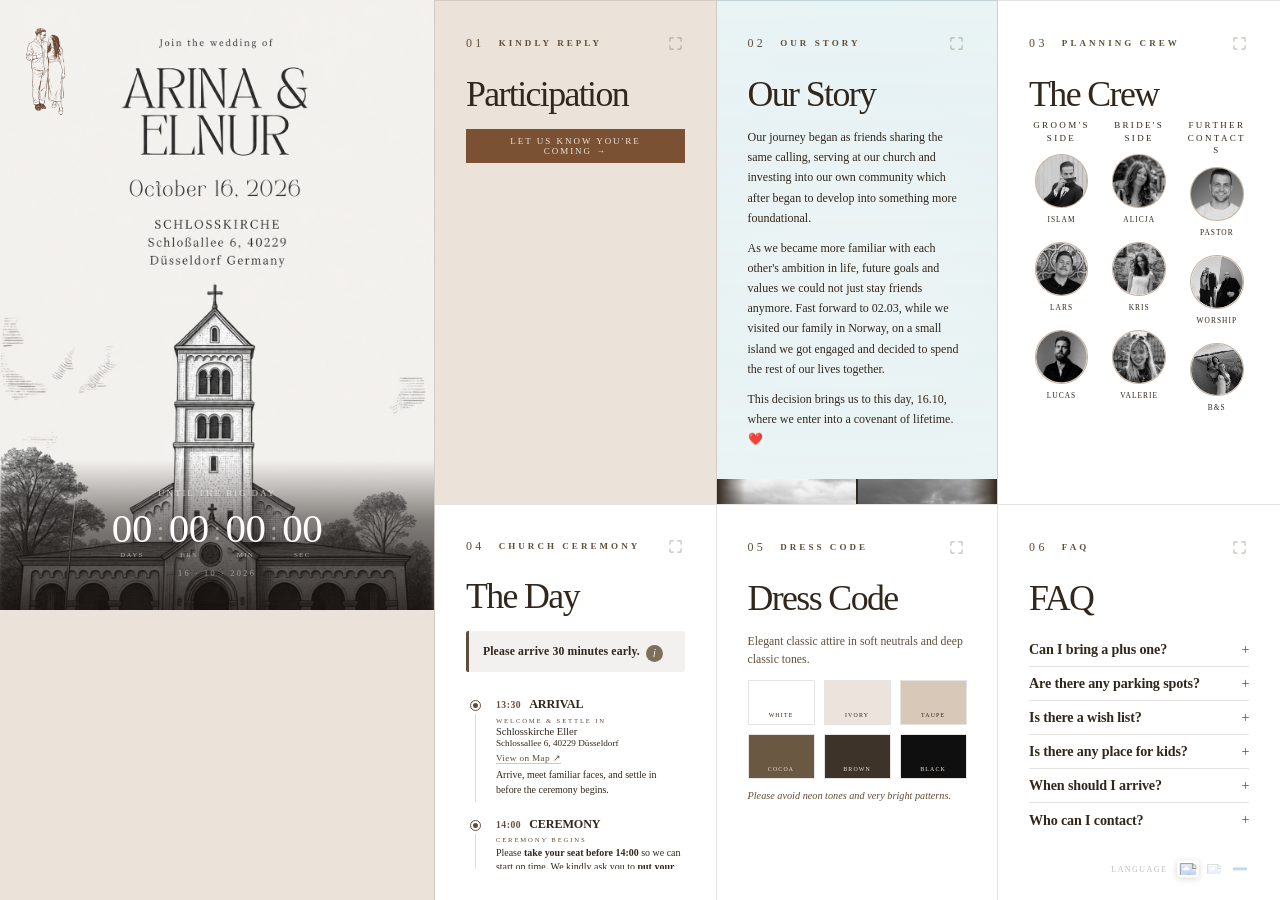
==== index.html @ 67082c3f "Add files via upload" ====
<!DOCTYPE html>
<html lang="en">
<head>
  <meta charset="UTF-8" />
  <meta name="viewport" content="width=device-width, initial-scale=1.0" />

  <title>Arina &amp; Elnur — Wedding Invitation</title>

  <!-- Canonical -->
  <link rel="canonical" href="https://arinaelnur.de/" />

  <!-- Open Graph / WhatsApp -->
  <meta property="og:title" content="Arina &amp; Elnur invite you to their Wedding" />
  <meta property="og:description" content="We are getting married on 16.10.2026 and would love to see you are our wedding ceremony! Let us know if you can make it by 18.09.2026 💛" />
  <meta property="og:image" content="https://arinaelnur.de/img/us2.jpg" />
  <meta property="og:image:secure_url" content="https://arinaelnur.de/img/us2.jpg" />
  <meta property="og:image:type" content="image/jpeg" />
  <meta property="og:image:width" content="1200" />
  <meta property="og:image:height" content="630" />
  <meta property="og:url" content="https://arinaelnur.de/" />
  <meta property="og:type" content="website" />
  <meta property="og:site_name" content="Arina &amp; Elnur Wedding" />

  <!-- Twitter -->
  <meta name="twitter:card" content="summary_large_image" />
  <meta name="twitter:title" content="Arina &amp; Elnur invite you to their Wedding" />
  <meta name="twitter:description" content="Remember our save the date? The invite is finally here — and yes, it's digital 😉 We're getting married on 16 October 2026, hope to see you there! Let us know if you can make it by 18.09.2026 💛" />
  <meta name="twitter:image" content="https://arinaelnur.de/img/photo2.jpg" />

  <!-- Styles -->
  <link rel="stylesheet" href="styles.css?v=10" />

  <!-- i18n: must load before script.js -->
  <script src="i18n.js?v=10"></script>

  <!-- Google tag (gtag.js) -->
<script async src="https://www.googletagmanager.com/gtag/js?id=G-V0ZKG9Z6BG"></script>
<script>
  window.dataLayer = window.dataLayer || [];
  function gtag(){dataLayer.push(arguments);}
  gtag('js', new Date());

  gtag('config', 'G-V0ZKG9Z6BG');
</script>

  <!-- Cloudflare Web Analytics removed — was triggering Safari's tracking
       protection warning and slow loads. Re-add via Cloudflare dashboard
       (Analytics → Web Analytics) if you want it back later. -->
  <style>
    /* ── Consistent serif font on RSVP form elements only ──────
       Browsers don't inherit font into inputs/selects by default. */
    .rsvp-form input,
    .field-label input,
    .rsvp-form select,
    .rsvp-form textarea,
    .rsvp-form input::placeholder,
    .rsvp-form textarea::placeholder,
    .rsvp-form label > span,
    .check-row span,
    .kids-cell {
      font-family: WeddingSerif, Georgia, serif;
    }
    /* Force typed text to be clearly legible */
    .rsvp-form input,
    .field-label input,
    .rsvp-form select,
    .rsvp-form textarea {
      color: #1a1210 !important;
    }
    .rsvp-form input::placeholder,
    .field-label input::placeholder,
    .rsvp-form textarea::placeholder {
      opacity: .18;
      font-style: normal;
    }

    /* Personalised RSVP greeting box */
    .rsvp-greeting {
      display: block;
      margin: -6px 0 0;
      padding: 12px 14px;
      background: rgba(49,39,28,.05);
      border-left: 2px solid #624E38;
      font-family: WeddingSerif, Georgia, serif;
      font-size: 11px;
      font-style: normal;
      color: #31271C;
      line-height: 1.6;
      max-width: 100%;
      box-sizing: border-box;
    }
    .rsvp-greeting-name {
      display: block;
      font-size: 13px;
      font-weight: 600;
      letter-spacing: .04em;
      color: #31271C;
      margin-bottom: 6px;
    }
    .rsvp-greeting-sub {
      display: block;
      font-size: 10.5px;
      color: #624E38;
      letter-spacing: .02em;
    }
    .rsvp-seats-saved {
      display: block;
      margin: 0 0 10px;
      font-family: WeddingSerif, Georgia, serif;
      font-size: 10px;
      letter-spacing: .09em;
      text-transform: uppercase;
      color: #624E38;
      opacity: .8;
    }
    .rsvp-countdown {
      display: block;
      margin: 0 0 10px;
      font-family: WeddingSerif, Georgia, serif;
      font-size: 10px;
      letter-spacing: .07em;
      text-transform: uppercase;
      color: rgba(49,39,28,.45);
    }
    .rsvp-deadline {
      display: block;
      margin: 0 0 10px;
      font-family: WeddingSerif, Georgia, serif;
      font-size: 10px;
      letter-spacing: .06em;
      text-transform: uppercase;
      color: #7a5133;
      opacity: .9;
    }

    /* Arrival notice one-liner */
    .arrival-notice {
      display: block !important;
      padding: 10px 14px !important;
      margin-bottom: 16px !important;
    }
    .arrival-notice strong {
      display: block;
      font-family: WeddingSerif, Georgia, serif;
      font-size: clamp(11px,.92vw,13px);
      font-weight: 600;
      color: var(--ink, #31271C);
      letter-spacing: .01em;
    }

    /* Guest attendance checkboxes */
    .guest-checks {
      display: flex;
      flex-direction: column;
      gap: 2px;
      margin-bottom: 6px;
    }
    .guest-check-row {
      display: flex;
      flex-direction: row;
      align-items: center;
      gap: 7px;
      font-family: WeddingSerif, Georgia, serif;
      font-size: clamp(9.5px, .85vw, 12px);
      letter-spacing: .05em;
      text-transform: uppercase;
      color: var(--ink, #31271C);
      cursor: pointer;
    }
    .guest-check-row input[type="checkbox"] {
      width: 13px;
      height: 13px;
      margin: 0;
      accent-color: #31271C;
      cursor: pointer;
      flex-shrink: 0;
    }


    /* Attend buttons — replace dropdown */
    .attend-field {
      display: grid;
      gap: 6px;
    }
    .attend-label {
      font-family: WeddingSerif, Georgia, serif;
      font-size: 7.5px;
      letter-spacing: .30em;
      text-transform: uppercase;
      color: #624E38;
      line-height: 1;
    }
    /* Guest name toggle buttons */
    .guest-toggle-wrap {
      display: flex;
      flex-wrap: wrap;
      gap: 6px;
      margin-bottom: 14px;
    }
    .guest-toggle-btn {
      min-width: 80px;
      padding: 0 14px;
      flex: 0 0 auto;
    }
    .guest-yesno-wrap {
      flex-direction: column;
      gap: 8px;
    }
    .guest-yesno-row {
      display: flex;
      align-items: center;
      justify-content: space-between;
      gap: 12px;
    }
    .guest-yesno-name {
      font-family: WeddingSerif, Georgia, serif;
      font-size: 16px;
      letter-spacing: .02em;
      color: #31271C;
      flex: 1 1 auto;
      min-width: 0;
    }
    .guest-yesno-pair {
      display: flex;
      gap: 6px;
      flex: 0 0 auto;
    }
    .guest-yes-btn, .guest-no-btn {
      min-width: 56px;
      padding: 0 14px;
    }

    .attend-btns {
      display: flex;
      flex-wrap: wrap;
      gap: 6px;
    }
    .attend-btn {
      flex: 0 0 auto;
      min-width: 0;
      max-width: none;
      width: auto;
      min-height: 36px;
      height: auto;
      padding: 6px 18px;
      border: 1px solid rgba(49,39,28,.22);
      background: transparent;
      font-family: WeddingSerif, Georgia, serif;
      font-size: 9px;
      letter-spacing: .20em;
      text-transform: uppercase;
      color: rgba(49,39,28,.45);
      cursor: pointer;
      white-space: nowrap;
      line-height: 1.35;
      transition: background .15s, color .15s, border-color .15s;
      border-radius: 0;
      display: inline-flex;
      align-items: center;
      justify-content: center;
      gap: 7px;
    }
    .attend-btn::before {
      content: "";
      flex-shrink: 0;
      width: 8px;
      height: 8px;
      border-radius: 50%;
      border: 1.5px solid rgba(49,39,28,.35);
      background: transparent;
      transition: background .15s, border-color .15s;
    }
    .attend-btn.is-active {
      background: #7a5133;
      color: #EBE2DA;
      border-color: #7a5133;
    }
    .attend-btn.is-active::before {
      background: #EBE2DA;
      border-color: #EBE2DA;
    }
    .attend-btn:not(.is-active):hover {
      border-color: #7a5133;
      color: #31271C;
    }
    .attend-btn:not(.is-active):hover::before {
      border-color: #7a5133;
    }

    /* ── RSVP Intro (Step 0) ──────────────────────────────── */
    .rsvp-intro {
      display: flex;
      flex-direction: column;
      gap: 0;
    }
    #rsvpIntroInstructions { margin-top: 0; }
    .rsvp-intro.is-hidden { display: none; }

    .rsvp-intro-instructions {
      display: flex;
      flex-direction: column;
      gap: 8px;
    }
    /* Letter inside greeting box */
    .rsvp-greeting-letter {
      margin-top: 10px;
      display: flex;
      flex-direction: column;
      gap: 0;
    }
    .rsvp-greeting-letter p {
      font-family: WeddingSerif, Georgia, serif;
      font-size: 11.5px;
      color: rgba(49,39,28,.80);
      line-height: 1.70;
      margin: 0 0 8px;
      letter-spacing: .01em;
    }
    .rsvp-greeting-letter p strong {
      color: #31271C;
      font-weight: 600;
    }
    .rsvp-greeting-letter p.deadline {
      margin-top: 4px;
      font-size: 10.5px;
      color: #624E38;
      letter-spacing: .02em;
    }
    .loc-chip {
      display: inline-flex;
      align-items: center;
      gap: 6px;
      margin: 4px 0 8px;
      padding: 5px 10px;
      border: 1px solid rgba(98,78,56,.30);
      background: rgba(98,78,56,.06);
      font-family: WeddingSerif, Georgia, serif;
      font-size: 10.5px;
      color: #31271C;
      font-weight: 500;
      text-decoration: none;
    }
    .loc-chip a {
      color: #624E38;
      font-size: 10px;
      letter-spacing: .02em;
      text-decoration: underline;
    }

    /* Mini schedule timeline inside the greeting letter */
    .letter-timeline {
      margin: 8px 0 14px;
      padding: 0;
      list-style: none;
    }
    .letter-timeline-item {
      position: relative;
      display: flex;
      align-items: flex-start;
      gap: 12px;
      padding-bottom: 16px;
      padding-left: 2px;
    }
    .letter-timeline-item:last-child { padding-bottom: 0; }
    .letter-timeline-item::before {
      /* connecting line */
      content: "";
      position: absolute;
      left: 4px;
      top: 14px;
      bottom: -2px;
      width: 1px;
      background: rgba(122,81,51,.28);
    }
    .letter-timeline-item:last-child::before { display: none; }
    .letter-timeline-dot {
      flex-shrink: 0;
      width: 9px;
      height: 9px;
      border-radius: 50%;
      background: #7a5133;
      margin-top: 5px;
      box-shadow: 0 0 0 3px rgba(122,81,51,.12);
    }
    .letter-timeline-body { flex: 1; }
    .letter-timeline-time {
      font-family: WeddingSerif, Georgia, serif;
      font-size: 12px;
      font-weight: 700;
      color: #7a5133;
      letter-spacing: .02em;
    }
    .letter-timeline-label {
      font-family: WeddingSerif, Georgia, serif;
      font-size: 11.5px;
      color: rgba(49,39,28,.80);
      margin-left: 6px;
    }

    /* Letter paragraphs */
    .rsvp-intro-letter {
      font-family: WeddingSerif, Georgia, serif;
      font-size: 12px;
      color: rgba(49,39,28,.82);
      line-height: 1.7;
      margin: 0 0 10px;
      letter-spacing: .01em;
    }
    .rsvp-intro-letter strong {
      color: #31271C;
      font-weight: 600;
    }
    .rsvp-intro-note {
      font-family: WeddingSerif, Georgia, serif;
      font-size: 10px;
      color: rgba(49,39,28,.42);
      line-height: 1.6;
      margin: 6px 0 0;
      font-style: italic;
    }
    .rsvp-begin-btn {
      align-self: flex-start;
      height: 34px;
      padding: 0 20px;
      background: #7a5133;
      color: #EBE2DA;
      border: 1px solid #7a5133;
      border-radius: 0;
      font-family: WeddingSerif, Georgia, serif;
      font-size: 9px;
      letter-spacing: .22em;
      text-transform: uppercase;
      cursor: pointer;
      margin-top: 4px;
      transition: background .15s, border-color .15s;
    }
    .rsvp-begin-btn:hover {
      background: #624E38;
      border-color: #624E38;
    }

    /* ── RSVP Wizard ──────────────────────────────────────── */
    .rsvp-wizard {
      position: relative;
    }
    .rsvp-wizard.is-hidden { display: none !important; }
    .wizard-dots {
      display: flex;
      gap: 6px;
      margin-bottom: 14px;
    }
    .wizard-dot {
      width: 6px;
      height: 6px;
      border-radius: 50%;
      background: rgba(49,39,28,.18);
      transition: background .2s, transform .2s;
    }
    .wizard-dot.is-active {
      background: #7a5133;
      transform: scale(1.25);
    }
    .wizard-dot.is-done {
      background: rgba(122,81,51,.45);
    }
    .wizard-step {
      display: none;
      animation: wizardIn .22s ease;
    }
    .wizard-step.is-active {
      display: block;
    }
    @keyframes wizardIn {
      from { opacity: 0; transform: translateX(10px); }
      to   { opacity: 1; transform: translateX(0); }
    }
    .wizard-step-label {
      font-family: WeddingSerif, Georgia, serif;
      font-size: 7.5px;
      letter-spacing: .28em;
      text-transform: uppercase;
      color: #624E38;
      margin-bottom: 12px;
    }
    .wizard-nav {
      display: flex;
      gap: 8px;
      margin-top: 12px;
    }
    .wizard-next-btn,
    .wizard-back-btn {
      font-family: WeddingSerif, Georgia, serif;
      font-size: 9px;
      letter-spacing: .22em;
      text-transform: uppercase;
      cursor: pointer;
      border-radius: 0;
      transition: background .15s, color .15s, border-color .15s;
    }
    .wizard-next-btn {
      flex: 0 0 auto;
      height: 34px;
      padding: 0 24px;
      background: #E07020;
      color: #fff;
      border: 1px solid #E07020;
    }
    .wizard-next-btn:hover {
      background: #c45e10;
      border-color: #c45e10;
    }
    .wizard-back-btn {
      height: 34px;
      padding: 0 14px;
      background: transparent;
      color: rgba(49,39,28,.5);
      border: 1px solid rgba(49,39,28,.2);
    }
    .wizard-back-btn:hover {
      color: #31271C;
      border-color: rgba(49,39,28,.5);
    }
    /* ── Gift banner ─────────────────────────────────────── */
    .gift-banner {
      margin: 20px 0 14px;
      padding: 28px 32px;
      border: 1px solid rgba(122,81,51,.25);
      background: rgba(122,81,51,.05);
      text-align: center;
    }
    .gift-banner-icon {
      font-size: 26px;
      color: #7a5133;
      margin-bottom: 10px;
    }
    .gift-banner-title {
      font-family: WeddingSerif, Georgia, serif;
      font-size: clamp(13px,1.1vw,16px);
      font-weight: 600;
      letter-spacing: .02em;
      color: #31271C;
      margin: 0 0 10px;
    }
    .gift-banner-body {
      font-family: WeddingSerif, Georgia, serif;
      font-size: clamp(12px,1vw,14px);
      color: rgba(49,39,28,.75);
      line-height: 1.7;
      margin: 0 0 16px;
    }
    .spotify-btn {
      display: inline-block;
      margin-top: 16px;
      padding: 7px 18px;
      background: #31271C;
      color: #EBE2DA;
      font-family: WeddingSerif, Georgia, serif;
      font-size: 9px;
      letter-spacing: .20em;
      text-transform: uppercase;
      text-decoration: none;
      transition: background .15s;
    }
    .spotify-btn:hover { background: #7a5133; }

    /* ── Celebration card ───────────────────────────────────── */
    .celebration-intro {
      font-family: WeddingSerif, Georgia, serif;
      font-size: 13px;
      color: rgba(49,39,28,.6);
      margin-bottom: 20px;
      line-height: 1.6;
    }
    .celebration-grid {
      display: flex;
      flex-direction: column;
      gap: 10px;
    }
    .celebration-tile {
      display: flex;
      align-items: center;
      gap: 16px;
      padding: 16px 18px;
      border: 1px solid rgba(49,39,28,.12);
      background: rgba(49,39,28,.02);
      text-decoration: none;
      color: inherit;
      transition: border-color .18s, background .18s;
      position: relative;
    }
    a.celebration-tile:hover {
      border-color: rgba(49,39,28,.3);
      background: rgba(49,39,28,.04);
    }
    .celebration-tile--soon {
      opacity: .6;
      cursor: default;
    }
    .celebration-tile-icon {
      font-size: 22px;
      width: 36px;
      text-align: center;
      flex-shrink: 0;
      font-family: WeddingSerif, Georgia, serif;
      color: rgba(49,39,28,.5);
    }
    .celebration-tile-body { flex: 1; min-width: 0; }
    .celebration-tile-title {
      font-family: WeddingSerif, Georgia, serif;
      font-size: 15px;
      font-weight: 400;
      color: #31271C;
      margin-bottom: 2px;
    }
    .celebration-tile-desc {
      font-size: 11px;
      color: rgba(49,39,28,.55);
      letter-spacing: .02em;
      line-height: 1.5;
    }
    .celebration-tile-arrow {
      font-size: 14px;
      color: rgba(49,39,28,.35);
      flex-shrink: 0;
    }
    .celebration-tile-soon-badge {
      position: absolute;
      top: 10px;
      right: 12px;
      font-size: 8px;
      font-weight: 600;
      letter-spacing: .15em;
      text-transform: uppercase;
      color: rgba(49,39,28,.4);
      border: 1px solid rgba(49,39,28,.2);
      padding: 2px 6px;
    }
    .gift-banner-note {
      display: inline-flex;
      align-items: center;
      gap: 7px;
      font-family: WeddingSerif, Georgia, serif;
      font-size: 10.5px;
      letter-spacing: .1em;
      text-transform: uppercase;
      color: #fff;
      background: #C9702A;
      border-radius: 6px;
      padding: 9px 20px;
      margin: 6px 0 0;
    }

    /* ── Seat confirm (step 3) ───────────────────────────── */
    .seat-confirm {
      padding: 14px 0 4px;
      display: flex;
      flex-direction: column;
      align-items: flex-start;
      gap: 6px;
    }
    .seat-confirm-label {
      font-family: WeddingSerif, Georgia, serif;
      font-size: 7.5px;
      letter-spacing: .28em;
      text-transform: uppercase;
      color: #624E38;
      margin: 0;
      display: block;
    }
    .seat-stepper {
      margin: 0;
    }
    .seat-summary {
      font-family: WeddingSerif, Georgia, serif;
      font-size: 10px;
      color: rgba(49,39,28,.45);
      letter-spacing: .06em;
      text-transform: uppercase;
      margin: 0;
      min-height: 14px;
    }
    .seat-confirm-hint {
      font-family: WeddingSerif, Georgia, serif;
      font-size: 10px;
      color: rgba(49,39,28,.45);
      letter-spacing: .03em;
      margin: 0;
    }
    /* ── RSVP payload preview bar (prototype debug line) ── */
    .rsvp-payload-bar {
      margin-top: 14px;
      padding-top: 12px;
      border-top: 1px solid rgba(49,39,28,.12);
      font-family: WeddingSerif, Georgia, serif;
      font-size: 9px;
      letter-spacing: .08em;
      text-transform: uppercase;
      color: rgba(49,39,28,.40);
    }
    .rsvp-payload-label { color: rgba(49,39,28,.38); }
    .rsvp-payload-value { color: #7a5133; font-weight: 600; }

    /* field-label: label above, underline-only input */
    .field-label {
      display: flex !important;
      flex-direction: column !important;
      gap: 0 !important;
      min-width: 0;
    }

    /* ── Decline note box ── */
    .decline-note {
      margin: 20px 0 14px;
      padding: 28px 32px;
      border: 1px solid rgba(122,81,51,.25);
      background: rgba(122,81,51,.05);
      text-align: center;
      width: 100%;
      box-sizing: border-box;
    }
    .decline-note-icon {
      font-size: 26px;
      color: #7a5133;
      margin-bottom: 10px;
    }
    .decline-note-label {
      font-family: WeddingSerif, Georgia, serif;
      font-size: 8px;
      letter-spacing: .34em;
      text-transform: uppercase;
      color: #624E38;
      margin: 0 0 14px;
    }
    .decline-note-textarea {
      width: 100%;
      box-sizing: border-box;
      padding: 12px 14px;
      border: 1px solid rgba(49,39,28,.15);
      background: rgba(255,255,255,.45);
      font-family: WeddingSerif, Georgia, serif;
      font-size: 12px;
      color: #31271C;
      resize: vertical;
      min-height: 72px;
      outline: none;
      line-height: 1.6;
      border-radius: 0;
      -webkit-appearance: none;
    }
    .decline-note-textarea::placeholder { color: rgba(49,39,28,.38); }
    .decline-note-textarea:focus { border-color: rgba(49,39,28,.35); background: rgba(255,255,255,.65); }
    .decline-note-btn {
      display: block;
      width: 100%;
      margin-top: 12px;
      padding: 12px 16px;
      background: #C9702A;
      color: #fff;
      border: none;
      border-radius: 0;
      font-family: WeddingSerif, Georgia, serif;
      font-size: 9px;
      letter-spacing: .22em;
      text-transform: uppercase;
      cursor: pointer;
      transition: background .15s;
      -webkit-appearance: none;
    }
    .decline-note-btn:hover { background: #8B4A12; }
    .decline-note-btn:disabled { background: rgba(49,39,28,.25); cursor: default; }
    .decline-note-status {
      margin-top: 10px;
      margin-bottom: 0;
      font-family: WeddingSerif, Georgia, serif;
      font-size: 10.5px;
      color: rgba(49,39,28,.5);
      line-height: 1.5;
      text-align: center;
      min-height: 0;
    }
    .decline-note-status:empty { display: none; }
  </style>

  <style id="lang-switcher-css">
    /* ── Language switcher ── */
    .lang-bar {
      position: absolute;
      bottom: clamp(14px, 2vw, 24px);
      right: clamp(20px, 2.4vw, 36px);
      display: flex;
      align-items: center;
      gap: 8px;
      z-index: 10;
    }
    .lang-bar-label {
      font-family: WeddingSerif, Georgia, serif;
      font-size: 8px;
      letter-spacing: .18em;
      text-transform: uppercase;
      color: rgba(49,39,28,0.30);
      margin-right: 4px;
    }
    .lang-btn {
      background: transparent;
      border: none;
      padding: 2px;
      cursor: pointer;
      border-radius: 2px;
      opacity: 0.35;
      transition: opacity .18s, transform .18s, box-shadow .18s;
      line-height: 0;
    }
    .lang-btn img, .lang-btn svg {
      display: block;
      border-radius: 1px;
      width: 14px;
      height: 10px;
    }
    .lang-btn:hover { opacity: 0.75; transform: scale(1.15); }
    .lang-btn.is-active {
      opacity: 1;
      transform: scale(1.2);
      box-shadow: 0 1px 5px rgba(49,39,28,.20);
    }
    /* Mobile: static, centered, above the RSVP banner */
    @media (max-width: 920px) {
      .lang-bar {
        position: static;
        justify-content: center;
        padding: 14px 0 90px;
      }
    }

    /* ── Day-of timeline strip (mobile only) ── */
    .day-timeline { display:flex;flex-direction:row;align-items:flex-start;justify-content:center;width:100%;padding:14px 16px 10px;box-sizing:border-box; }
    @media (min-width:921px){.day-timeline{display:none;}}
    .day-timeline-item{display:flex;flex-direction:column;align-items:flex-start;flex:1;min-width:0;}
    .day-timeline-dot-col{display:flex;flex-direction:row;align-items:center;width:100%;margin-bottom:7px;}
    .day-timeline-dot{flex-shrink:0;width:9px;height:9px;border-radius:50%;background:#7a5133;box-shadow:0 0 0 3px rgba(122,81,51,.14);z-index:1;}
    .day-timeline-dot--party{background:#C4956A;box-shadow:0 0 0 3px rgba(196,149,106,.18);}
    .day-timeline-line{flex:1;height:1px;background:rgba(122,81,51,.28);margin-left:3px;}
    .day-timeline-body{display:flex;flex-direction:column;align-items:flex-start;padding-right:4px;}
    .day-timeline-time{font-family:WeddingSerif,Georgia,serif;font-size:11px;font-weight:700;color:#7a5133;letter-spacing:.01em;line-height:1.2;}
    .day-timeline-label{font-family:WeddingSerif,Georgia,serif;font-size:9px;color:rgba(49,39,28,.60);letter-spacing:.01em;line-height:1.3;margin-top:2px;}
  </style>
</head>
<body>
  <img src="img/couple-logo.png" class="logo" alt="Arina and Elnur logo" />

  <main class="layout">

    <!-- ── Left: invitation image ───────────────────────── -->
    <section class="left">
      <div class="hero-media">
      <img src="img/invitation-original.png" class="invitation" alt="Wedding invitation" />
      <div class="countdown-overlay" id="weddingCountdown">
        <div class="countdown-label"><span data-i18n="countdownLabel">Until the big day</span></div>
        <div class="countdown-units">
          <div class="countdown-unit">
            <span class="countdown-num" id="cd-days">—</span>
            <span class="countdown-unit-label"><span data-i18n="countdownDays">days</span></span>
          </div>
          <div class="countdown-sep">:</div>
          <div class="countdown-unit">
            <span class="countdown-num" id="cd-hours">—</span>
            <span class="countdown-unit-label"><span data-i18n="countdownHrs">hrs</span></span>
          </div>
          <div class="countdown-sep">:</div>
          <div class="countdown-unit">
            <span class="countdown-num" id="cd-mins">—</span>
            <span class="countdown-unit-label"><span data-i18n="countdownMin">min</span></span>
          </div>
          <div class="countdown-sep">:</div>
          <div class="countdown-unit">
            <span class="countdown-num" id="cd-secs">—</span>
            <span class="countdown-unit-label"><span data-i18n="countdownSec">sec</span></span>
          </div>
        </div>
        <div class="countdown-date">16 · 10 · 2026</div>
      </div>
      </div><!-- /.hero-media -->

      <!-- ── Day-of timeline strip ───────────────────────── -->
      <div class="day-timeline" id="dayTimeline">
        <div class="day-timeline-item">
          <div class="day-timeline-dot-col"><div class="day-timeline-dot"></div><div class="day-timeline-line"></div></div>
          <div class="day-timeline-body"><span class="day-timeline-time">13:30</span><span class="day-timeline-label"><span data-i18n="tlGetTogether">Get together</span></span></div>
        </div>
        <div class="day-timeline-item">
          <div class="day-timeline-dot-col"><div class="day-timeline-dot"></div><div class="day-timeline-line"></div></div>
          <div class="day-timeline-body"><span class="day-timeline-time">14:00</span><span class="day-timeline-label"><span data-i18n="tlCeremony">Ceremony</span></span></div>
        </div>
        <div class="day-timeline-item">
          <div class="day-timeline-dot-col"><div class="day-timeline-dot"></div><div class="day-timeline-line" id="tlLine3"></div></div>
          <div class="day-timeline-body"><span class="day-timeline-time">15:00–16:00</span><span class="day-timeline-label"><span data-i18n="tlReception">Bring &amp; Share</span></span></div>
        </div>
        <div class="day-timeline-item" id="tlPartyStop" style="display:none">
          <div class="day-timeline-dot-col"><div class="day-timeline-dot day-timeline-dot--party"></div></div>
          <div class="day-timeline-body"><span class="day-timeline-time">17:00</span><span class="day-timeline-label"><span data-i18n="tlParty">Evening Party</span></span></div>
        </div>
      </div>
    </section>

    <!-- ── Right: 3×2 card grid ─────────────────────────── -->
    <section class="right">

      <!-- 01 RSVP ─────────────────────────────────────────── -->
      <article class="card rsvp-card">
        <div class="topline">
          <span class="number">01</span>
          <span class="label"><span data-i18n="card01Label">Kindly Reply</span></span>
        </div>
        <h2><span data-i18n="card01Title">Participation</span></h2>

        <!-- RSVP Intro (Step 0) -->
        <div class="rsvp-intro" id="rsvpIntro">
          <!-- greeting injected here by JS -->
          <div class="rsvp-intro-instructions" id="rsvpIntroInstructions">
            <!-- filled by JS based on guest invite type -->
          </div>
          <button class="rsvp-begin-btn" id="rsvpBeginBtn" type="button"><span data-i18n="rsvpBeginBtn">Begin your RSVP →</span></button>
        </div>

        <!-- RSVP Wizard (single step) -->
        <div class="rsvp-wizard" id="rsvpWizard">

          <!-- Hidden fields -->
          <input type="hidden" name="attendance"       id="attendanceSelect"  value="" />
          <input type="hidden" name="party_attendance" id="partyAttendSelect"  value=""  />
          <input type="hidden" name="children_count"   id="kidsCount"         value="0"   />
          <input type="hidden" name="seats_count"      id="totalSeats"        value="1"   />

          <!-- ── Single step: Attendance + Name ── -->
          <div class="wizard-step is-active" id="wStep1">

            <!-- Guest checkboxes for couples — populated by JS -->
            <div id="guestChecks" class="guest-checks"></div>

            <div class="name-row" style="display:none;">
              <label class="field-label">
                <span data-i18n="firstNameLabel">First name</span>
                <input required name="first_name" type="text" placeholder="First name" data-i18n-ph="firstNamePlaceholder" />
              </label>

            </div>

            <!-- Church ceremony row — always shown -->
            <div class="attend-field" style="margin-top:14px;">
              <span class="attend-label"><span data-i18n="churchOnlyQuestion">💒 Will you be joining us?</span></span>
              <div class="attend-btns">
                <button type="button" class="attend-btn attend-btn--yes" id="attendYes"><span data-i18n="churchOnlyYesBtn">Yes, I'll be there</span></button>
                <button type="button" class="attend-btn attend-btn--no"            id="attendNo"><span data-i18n="churchOnlyNoBtn">No, I can't make it</span></button>
              </div>
            </div>

            <!-- Evening reception row — only shown for party invites (JS toggles) -->
            <div class="attend-field" id="eveningAttendField" style="display:none; margin-top:12px;">
              <span class="attend-label"><span data-i18n="eveningAttendLabel">🥂 Evening Reception · 16 Oct, 17:00</span></span>
              <div class="attend-btns">
                <button type="button" class="attend-btn attend-btn--yes" id="partyYesBtn"><span data-i18n="attendingBtn">Attending</span></button>
                <button type="button" class="attend-btn attend-btn--no" id="partyNoBtn"><span data-i18n="notAttendingBtn">Not Attending</span></button>
              </div>
            </div>

            <!-- Kids stepper — shown when attending church OR evening -->
            <div class="attend-field" id="childrenRow" style="margin-top:14px;">
              <span class="attend-label" id="childrenLabel"><span data-i18n="childrenLabel">👶 Children attending</span></span>
              <div class="kids-stepper" id="kidsStepper" aria-label="Number of children">
                <button type="button" class="kids-cell kids-minus" id="kidsMinus" aria-label="Decrease">−</button>
                <span class="kids-cell kids-number" id="kidsCountDisplay" aria-live="polite">0</span>
                <button type="button" class="kids-cell kids-plus" id="kidsPlus" aria-label="Increase">+</button>
              </div>
            </div>

            <!-- Bring & Share toggle — shown when attending church -->
            <div id="bringShareRow" style="display:none; margin-top:14px;">
              <span class="attend-label"><span data-i18n="bringShareAttendLabel">🎂 Bring &amp; Share</span></span>
              <div class="attend-btns" style="margin-top:6px;">
                <button type="button" class="attend-btn" id="bringShareCheckbox" aria-pressed="false">
                  <span data-i18n="bringShareLabel">Contribute</span>
                </button>
              </div>
            </div>


            <button type="button" class="wizard-next-btn" id="wSubmit" style="margin-top:14px;"><span data-i18n="sendRsvpBtn">Send RSVP ✓</span></button>
            <p class="rsvp-status" id="rsvpStatus" aria-live="polite"></p>

            <!-- Prototype-style payload preview -->
            <div class="rsvp-payload-bar" id="rsvpPayloadBar">
              <span class="rsvp-payload-label" data-i18n="payloadGuests">guests:</span>
              <span class="rsvp-payload-value" id="ppGuests">—</span>
              &nbsp;&nbsp;|&nbsp;&nbsp;
              <span class="rsvp-payload-label" data-i18n="payloadCeremony">ceremony:</span>
              <span class="rsvp-payload-value" id="ppAttendance">—</span>
              <span id="ppEveningRow" style="display:none;">
                &nbsp;&nbsp;|&nbsp;&nbsp;
                <span class="rsvp-payload-label" data-i18n="payloadEvening">reception:</span>
                <span class="rsvp-payload-value" id="ppEvening">—</span>
              </span>
            </div>
          </div>

        </div><!-- /.rsvp-wizard -->

        <!-- ── In-card thank you (shown after submit, overlay is closeable) ── -->
        <div class="rsvp-card-thanks" id="rsvpCardThanks">
          <button class="rsvp-submitted-btn" id="rsvpSubmittedBtn" type="button"><span data-i18n="rsvpSubmittedBtn">RSVP Submitted ✓</span></button>
          <a class="new-rsvp-link" id="newRsvpBtn2" href="#" style="margin-top:14px;"><span data-i18n="submitAnotherRsvp">Submit another RSVP</span></a>
        </div>

      </article>

      <!-- 02 Love Story ────────────────────────────────────── -->
      <article class="card story-card">
        <div class="story-inner">
          <div class="topline">
            <span class="number">02</span>
            <span class="label"><span data-i18n="card02Label">Our Story</span></span>
          </div>
          <h2><span data-i18n="card02Title">Our Story</span></h2>
          <div class="story-copy" id="story-paragraphs">
            <!-- Populated by script.js -->
          </div>
        </div>

        <div class="story-photos">
          <div class="story-photo-frame">
            <div class="story-photo-scroll" id="storyPhotoScroll">
              <!-- Populated by script.js from STORY_PHOTOS -->
            </div>
            <button type="button" class="story-photo-arrow story-photo-arrow--prev" id="storyPhotoPrev" aria-label="Previous photo">
              <svg viewBox="0 0 24 24" fill="none" stroke="currentColor" stroke-width="2" stroke-linecap="round" stroke-linejoin="round"><polyline points="15 18 9 12 15 6"></polyline></svg>
            </button>
            <button type="button" class="story-photo-arrow story-photo-arrow--next" id="storyPhotoNext" aria-label="Next photo">
              <svg viewBox="0 0 24 24" fill="none" stroke="currentColor" stroke-width="2" stroke-linecap="round" stroke-linejoin="round"><polyline points="9 18 15 12 9 6"></polyline></svg>
            </button>
          </div>
          <div class="story-photo-dots" aria-hidden="true">
            <div class="story-photo-progress-track">
              <div class="story-photo-progress-fill" id="storyPhotoProgressFill"></div>
            </div>
            <span class="story-photo-counter" id="storyPhotoCounter">1 / 1</span>
          </div>
        </div>
      </article>

      <!-- 03 Planning Crew ─────────────────────────────────── -->
      <article class="card contact-card wedding-party-card">
        <div class="party-topline">
          <span class="number">03</span>
          <span class="label"><span data-i18n="card03Label">Planning Crew</span></span>
        </div>
        <h2 class="party-title"><span data-i18n="card03Title">The Crew</span></h2>

        <div class="party-grid">
          <section class="party-person">
            <div class="party-role"><span data-i18n="roleGroomSide">Groom's Side</span></div>
            <div id="crew-groom" class="crew-side"></div>
          </section>
          <section class="party-person">
            <div class="party-role"><span data-i18n="roleBrideSide">Bride's Side</span></div>
            <div id="crew-bride" class="crew-side"></div>
          </section>
          <section class="party-person">
            <div class="party-role"><span data-i18n="rolePastorWorship">Further Contacts</span></div>
            <div id="crew-other" class="crew-side"></div>
          </section>
        </div>
      </article>

      <!-- 04 Ceremony ──────────────────────────────────────── -->
      <article class="card ceremony-card">
        <div class="topline">
          <span class="number">04</span>
          <span class="label" id="card04Label"><span data-i18n="card04Label">The Day</span></span>
        </div>
        <h2 id="card04Title"><span data-i18n="card04Title">Church Ceremony</span></h2>

        <!-- 30-min arrival notice with tooltip -->
        <div class="arrival-notice">
          <span class="arrival-tip-wrap">
            <strong data-i18n="arrivalNotice">Please arrive 30 minutes early.</strong>
            <button type="button" class="arrival-tip-btn" aria-label="More info"><i>i</i></button>
            <span class="arrival-tip-body" role="tooltip">
              <span class="tip-line"><span data-i18n="arrivalTip">Arrive by</span> <strong>13:30</strong></span>
              <span class="tip-line tip-body-text"><span data-i18n="arrivalTipBody">This gives us time to welcome everyone, drop off any dishes to share, and start the ceremony on time at</span> <strong>14:00</strong></span>
              <span class="tip-line tip-note"><span data-i18n="arrivalTipNote">Your punctuality is a gift to us. 🎁</span></span>
            </span>
          </span>
        </div>

        <!-- Scroll anchors: only shown when party invite is active -->
        <div class="timeline-nav" id="timelineNav" style="display:none">
          <a href="#anchor-ceremony" class="timeline-nav-btn"><span data-i18n="navCeremony">💒 Wedding Ceremony</span></a>
          <a href="#anchor-party"    class="timeline-nav-btn timeline-nav-btn--party" id="partyNavBtn"><span data-i18n="navParty">🥂 Evening Reception</span></a>
        </div>

        <div class="ceremony-agenda" id="ceremony-agenda">
          <!-- Populated by script.js -->
        </div>
      </article>

      <!-- 05 Dress Code ───────────────────────────────────── -->
      <article class="card dress-code-card">
        <div class="topline">
          <span class="number">05</span>
          <span class="label"><span data-i18n="card05Label">Dress Code</span></span>
        </div>
        <h2><span data-i18n="card05Title">Dress Code</span></h2>
        <p class="dress-intro" id="dress-intro"></p>
        <div class="dress-palette" id="dress-palette" aria-label="Dress code color palette"></div>
        <p class="dress-note" id="dress-note"></p>
      </article>

      <!-- 06 FAQ ──────────────────────────────────────────── -->
      <article class="card faq-card">
        <div class="topline">
          <span class="number">06</span>
          <span class="label"><span data-i18n="card06Label">FAQ</span></span>
        </div>
        <h2><span data-i18n="card06Title">FAQ</span></h2>
        <div class="faq-list" id="faq-list">
          <!-- Populated by script.js -->
        </div>
      </article>

      <!-- 07 The Celebration ──────────────────────────────── -->
      <article class="card celebration-card">
        <div class="topline">
          <span class="number">07</span>
          <span class="label"><span data-i18n="card07Label">The Celebration</span></span>
        </div>
        <h2><span data-i18n="card07Title">The Celebration</span></h2>
        <p class="celebration-intro"><span data-i18n="card07Intro">A few ways to be part of the day — before, during and after.</span></p>

        <div class="celebration-grid">

          <!-- Spotify -->
          <a class="celebration-tile" href="https://open.spotify.com/playlist/2hS0Aojwv2dNrI59rbAdbl?si=ZlbdUekCQXmRTAy-Wl0alg&pi=qBp_ztvSQrCi2" target="_blank" rel="noreferrer">
            <div class="celebration-tile-icon">♪</div>
            <div class="celebration-tile-body">
              <div class="celebration-tile-title"><span data-i18n="spotifyTileTitle">Wedding Playlist</span></div>
              <div class="celebration-tile-desc"><span data-i18n="spotifyTileDesc">Add the song that gets you on the dance floor</span></div>
            </div>
            <div class="celebration-tile-arrow">↗</div>
          </a>

          <!-- Add to Calendar -->
          <a class="celebration-tile" href="#" id="calendarTile">
            <div class="celebration-tile-icon">◈</div>
            <div class="celebration-tile-body">
              <div class="celebration-tile-title"><span data-i18n="calTileTitle">Add to Calendar</span></div>
              <div class="celebration-tile-desc" id="calTileDesc"><span data-i18n="calTileDescCeremony">Save the ceremony to your calendar</span></div>
            </div>
            <div class="celebration-tile-arrow">↓</div>
          </a>

          <!-- Photo wall — coming soon -->
          <div class="celebration-tile celebration-tile--soon">
            <div class="celebration-tile-icon">◻</div>
            <div class="celebration-tile-body">
              <div class="celebration-tile-title"><span data-i18n="photoTileTitle">Photo Wall</span></div>
              <div class="celebration-tile-desc"><span data-i18n="photoTileDesc">Share your photos from the day — coming soon</span></div>
            </div>
            <div class="celebration-tile-soon-badge"><span data-i18n="comingSoon">Soon</span></div>
          </div>

          <!-- Bring & Share -->
          <a class="celebration-tile" href="#" id="celebrationBsBtn">
            <div class="celebration-tile-icon">🧁</div>
            <div class="celebration-tile-body">
              <div class="celebration-tile-title"><span data-i18n="bsTileTitle">Bring &amp; Share</span></div>
              <div class="celebration-tile-desc"><span data-i18n="bsTileDesc">Bringing something to the celebration? Let us know</span></div>
            </div>
            <div class="celebration-tile-arrow">→</div>
          </a>

        </div>
      </article>

      <!-- Language bar ─────────────────────────────────────── -->
      <div class="lang-bar" id="langBar">
        <span class="lang-bar-label"><span data-i18n="langLabel">Language</span></span>
        <button class="lang-btn" data-lang="en" aria-label="English" title="English">
          <img src="https://flagcdn.com/w40/gb.png" width="28" height="20" alt="English" draggable="false">
        </button>
        <button class="lang-btn" data-lang="de" aria-label="Deutsch" title="Deutsch">
          <img src="https://flagcdn.com/w40/de.png" width="28" height="20" alt="Deutsch" draggable="false">
        </button>
        <button class="lang-btn" data-lang="ru" aria-label="Русский" title="Русский">
          <svg width="14" height="10" viewBox="0 0 3 2" xmlns="http://www.w3.org/2000/svg" style="display:block;border-radius:1px;">
            <rect width="3" height="0.667" y="0" fill="#FFFFFF"/>
            <rect width="3" height="0.667" y="0.667" fill="#4A90D9"/>
            <rect width="3" height="0.667" y="1.333" fill="#FFFFFF"/>
          </svg>
        </button>
      </div>

    </section><!-- /.right -->

  <!-- ── RSVP Success Overlay (full-page) ────────────────── -->
  <div class="rsvp-success" id="rsvpSuccess" aria-live="polite" role="dialog">
    <button class="rsvp-success-close" id="rsvpSuccessClose" aria-label="Close and return to site">×</button>
    <div class="rsvp-success-inner">
      <div class="success-kicker" id="successKicker"><span data-i18n="successKicker">Thank You</span></div>
      <h3 id="successTitle"><span data-i18n="successTitleAttending">We can't wait to see you there!</span></h3>
      <p id="successMessage"><span data-i18n="successMsgAttending">Your RSVP has been received. Thank you for being part of this special day.</span></p>

      <!-- Decline note — shown only on the decline success screen -->
      <div class="decline-note" id="declineNoteRow">
        <div class="decline-note-icon">♡</div>
        <p class="decline-note-label"><span data-i18n="declineLabel">Leave us a note</span></p>
        <textarea id="declineMessage" name="decline_message" placeholder="We'll miss you — feel free to say something 💛" data-i18n-ph="declinePlaceholder" class="decline-note-textarea"></textarea>
        <button type="button" id="declineNoteSend" class="decline-note-btn"><span data-i18n="declineNoteSendBtn">Send note</span></button>
        <p id="declineNoteStatus" class="decline-note-status"></p>
      </div>

      <div class="gift-banner" id="giftBanner">
        <div class="gift-banner-icon">♡</div>
        <p class="gift-banner-title"><span data-i18n="giftBannerTitle">Your presence is already our greatest gift</span></p>
        <p class="gift-banner-body"><span data-i18n="giftBannerBody">If you want to bless us with something — a contribution towards our new home or honeymoon would mean the world to us.</span></p>
        <p class="gift-banner-note" id="giftBannerNote"></p>
      </div>

      <a class="new-rsvp-link" id="bsNudgeBtn" href="#" style="display:none;"><span data-i18n="bringShareNudge">Bring &amp; Share 🧁</span></a>
      <a class="new-rsvp-link" id="newRsvpBtn" href="#"><span data-i18n="submitAnotherRsvp">Submit another RSVP</span></a>
    </div>
  </div>

  </main>

  <!-- ── Bring & Share Modal ──────────────────────────────── -->
  <div class="bs-overlay" id="bsOverlay" aria-modal="true" role="dialog">
    <div class="bs-modal">

      <button class="bs-close" id="bsClose" aria-label="Close">×</button>

      <div class="bs-step" id="bsStep1">
        <div class="bs-kicker">Bring &amp; Share</div>
        <h3 class="bs-title"><span data-i18n="bsStep1Title">What are you bringing?</span></h3>
        <p class="bs-hint"><span data-i18n="bsStep1Hint">Let us know what you plan to bring so we can plan ahead. You're not expected to bring for 140 people! 🙂</span></p>

        <label class="bs-label">
          <span><span data-i18n="bsWhatLabel">What will you bring? *</span></span>
          <input id="bs_what" type="text" placeholder="e.g. apple pie, finger sandwiches…" data-i18n-ph="bsWhatPlaceholder" />
        </label>

        <label class="bs-label">
          <span><span data-i18n="bsPortionsLabel">How many portions? *</span></span>
          <input id="bs_portions" type="number" min="1" placeholder="e.g. 12" data-i18n-ph="bsPortionsPlaceholder" />
          <small><span data-i18n="bsPortionsSmall">We are planning for ~140 guests incl. kids. Every contribution helps!</span></small>
        </label>

        <button class="bs-next" id="bsNext1"><span data-i18n="nextBtn">Next →</span></button>
      </div>

      <div class="bs-step is-hidden" id="bsStep2">
        <div class="bs-kicker">Bring &amp; Share</div>
        <h3 class="bs-title"><span data-i18n="bsStep2Title">About your food</span></h3>

        <div class="bs-label"><span><span data-i18n="bsFoodTypeLabel">What type of food?</span></span>
          <div class="bs-checks">
            <label class="bs-check"><input type="checkbox" name="food_type" value="Vegan" /><span data-i18n="bsFoodVegan">Vegan</span></label>
            <label class="bs-check"><input type="checkbox" name="food_type" value="Vegetarian" /><span data-i18n="bsFoodVeg">Vegetarian</span></label>
            <label class="bs-check"><input type="checkbox" name="food_type" value="Gluten-free" /><span data-i18n="bsFoodGF">Gluten-free</span></label>
            <label class="bs-check"><input type="checkbox" name="food_type" value="Contains meat" /><span data-i18n="bsFoodMeat">Contains meat</span></label>
          </div>
        </div>

        <div class="bs-label"><span><span data-i18n="bsAllergenLabel">Does your food include allergens?</span></span>
          <div class="bs-checks">
            <label class="bs-check"><input type="checkbox" name="allergen" value="Nuts" /><span data-i18n="bsAllergenNuts">Nuts</span></label>
            <label class="bs-check"><input type="checkbox" name="allergen" value="Honey" /><span data-i18n="bsAllergenHoney">Honey</span></label>
            <label class="bs-check"><input type="checkbox" name="allergen" value="Cow Milk" /><span data-i18n="bsAllergenMilk">Cow Milk</span></label>
            <label class="bs-check"><input type="checkbox" name="allergen" value="Eggs" /><span data-i18n="bsAllergenEggs">Eggs</span></label>
            <label class="bs-check"><input type="checkbox" name="allergen" value="Gluten" /><span data-i18n="bsAllergenGluten">Gluten</span></label>
          </div>
        </div>

        <div class="bs-nav">
          <button class="bs-back" id="bsBack2"><span data-i18n="backBtn">← Back</span></button>
          <button class="bs-next" id="bsNext2"><span data-i18n="nextBtn">Next →</span></button>
        </div>
      </div>

      <div class="bs-step is-hidden" id="bsStep3">
        <div class="bs-kicker">Bring &amp; Share</div>
        <h3 class="bs-title"><span data-i18n="bsStep3Title">Your contact details</span></h3>
        <p class="bs-hint"><span data-i18n="bsStep3Hint">So we can reach you about logistics.</span></p>

        <label class="bs-label">
          <span><span data-i18n="bsNameLabel">Full Name *</span></span>
          <input id="bs_name" type="text" placeholder="Your full name" data-i18n-ph="bsNamePlaceholder" />
        </label>

        <label class="bs-label">
          <span><span data-i18n="bsPhoneLabel">Phone or Email *</span></span>
          <input id="bs_phone" type="text" placeholder="+49 123 456 or email@..." data-i18n-ph="bsPhonePlaceholder" />
        </label>

        <div class="bs-nav">
          <button class="bs-back" id="bsBack3"><span data-i18n="backBtn">← Back</span></button>
          <button class="bs-submit" id="bsSubmit">Send ✓</button>
        </div>
        <p class="bs-status" id="bsStatus"></p>
      </div>

      <div class="bs-step is-hidden" id="bsStepDone">
        <div class="bs-kicker">You're amazing 🧁</div>
        <h3 class="bs-title"><span data-i18n="bsDoneTitle">Thank you so much for your contribution!</span></h3>
        <p class="bs-hint"><span data-i18n="bsDoneHint">We've noted what you're bringing and will be in touch if needed.</span></p>
        <div class="bs-arrival-reminder" id="bsArrivalReminder">
          <span class="bs-arrival-icon">⏰</span>
          <p id="bsArrivalText"><span data-i18n="bsArrivalText">Please arrive by <strong>13:30</strong> and place what you've brought on the <strong>Bring &amp; Share table</strong> at the church entrance — it will be clearly marked. Our team will take it from there.</span></p>
        </div>
        <div class="bs-team-photo" style="display:none;"></div>
        <p class="bs-hint">Any questions? Just reach out to <button id="kathiTeamBtn" style="background:none; border:none; border-bottom:1.5px solid currentColor; padding:0; font:inherit; font-weight:600; cursor:pointer; color:inherit; position:relative;">the team<div id="kathiHoverCard" style="display:none; position:absolute; bottom:calc(100% + 10px); left:50%; transform:translateX(-50%); background:#31271C; color:#EBE2DA; padding:14px 18px; white-space:nowrap; z-index:200; box-shadow:0 8px 28px rgba(0,0,0,.25); font-weight:400; font-size:12px; text-align:center; min-width:190px;"><div style="font-size:9px; letter-spacing:.18em; text-transform:uppercase; color:#C4956A; margin-bottom:5px;">Bring &amp; Share</div><div style="font-family:Georgia,serif; font-size:16px; margin-bottom:6px;">Kathi Meyer</div><a href="tel:+491626247906" style="color:#EBE2DA; text-decoration:none;">+49 162 6247906</a></div></button>.</p>
        <div id="kathiBsCard"></div>
        <p class="bs-hint bs-hint--warm"><span data-i18n="bsWarmHint">We can't wait to celebrate with you. ♡</span></p>
        <button class="bs-next" id="bsDone"><span data-i18n="bsClose">Close</span></button>
      </div>

    </div>
  </div>

  <!-- ── Party RSVP Wizard ────────────────────────────────── -->
  <div class="bs-overlay" id="partyOverlay" aria-modal="true" role="dialog" style="display:none">
    <div class="bs-modal">
      <button class="bs-close" id="partyClose" aria-label="Close">×</button>

      <!-- Step 1: Party attendance -->
      <div class="bs-step" id="partyStep1">
        <div class="bs-kicker">One more thing</div>
        <h3 class="bs-title"><span data-i18n="partyTitle">Will you join us at the evening celebration?</span></h3>
        <p class="bs-hint"><span data-i18n="partyHint">Even if you can't make the ceremony, you're warmly welcome to join us in the evening. We'd love to have you there too.</span></p>

        <div class="attend-btns" style="margin: 14px 0 18px;">
          <button type="button" class="attend-btn attend-btn--yes is-active" id="partyYes"><span data-i18n="partyYesBtn">Yes, I'll be there</span></button>
          <button type="button" class="attend-btn attend-btn--no" id="partyNo"><span data-i18n="partyNoBtn">I can't make the party</span></button>
        </div>
        <input type="hidden" id="partyAttendValue" value="Yes" />

        <button class="bs-next" id="partyNext1"><span data-i18n="nextBtn">Next →</span></button>
      </div>

      <!-- Step 2: Dietary (only if attending party) -->
      <div class="bs-step is-hidden" id="partyStep2">
        <div class="bs-kicker">Almost done</div>
        <h3 class="bs-title"><span data-i18n="partyStep2Title">Any dietary needs?</span></h3>
        <p class="bs-hint"><span data-i18n="partyStep2Hint">Let us know so we can make sure there's something for everyone.</span></p>

        <div class="bs-label">
          <div class="bs-checks">
            <label class="bs-check"><input type="checkbox" name="party_diet" value="Vegan" /><span data-i18n="partyDietVegan">Vegan</span></label>
            <label class="bs-check"><input type="checkbox" name="party_diet" value="Vegetarian" /><span data-i18n="partyDietVeg">Vegetarian</span></label>
            <label class="bs-check"><input type="checkbox" name="party_diet" value="Gluten-free" /><span data-i18n="partyDietGF">Gluten-free</span></label>
            <label class="bs-check"><input type="checkbox" name="party_diet" value="Halal" /><span data-i18n="partyDietHalal">Halal</span></label>
            <label class="bs-check"><input type="checkbox" name="party_diet" value="No restrictions" /><span data-i18n="partyDietNone">No restrictions</span></label>
          </div>
        </div>

        <label class="bs-label" style="margin-top:10px;">
          <span><span data-i18n="partyNotesLabel">Anything else we should know?</span></span>
          <input id="partyNotes" type="text" placeholder="Allergies, needs, questions…" data-i18n-ph="partyNotesPlaceholder" />
        </label>

        <label class="bs-check" style="margin-top:14px; display:flex; align-items:flex-start; gap:8px;">
          <input type="checkbox" id="comingByCar" name="coming_by_car" value="Yes" style="margin-top:2px; flex-shrink:0;" />
          <span>
            <span data-i18n="comingByCarLabel" style="font-weight:600;">Coming by car?</span><br>
            <span data-i18n="comingByCarHint" style="opacity:.7; font-size:.92em;">Tick this so we can help organise car sharing with others.</span>
          </span>
        </label>

        <div class="bs-nav">
          <button class="bs-back" id="partyBack2"><span data-i18n="backBtn">← Back</span></button>
          <button class="bs-next" id="partyNext2">Send ✓</button>
        </div>
        <p class="bs-status" id="partyStatus"></p>
      </div>

      <!-- Done -->
      <div class="bs-step is-hidden" id="partyStepDone">
        <div class="bs-kicker">Can't wait ♡</div>
        <h3 class="bs-title"><span data-i18n="partyDoneTitle">See you at the party!</span></h3>
        <p class="bs-hint"><span data-i18n="partyDoneHint">We've noted everything. Here are the details:</span></p>
        <div style="background:rgba(255,255,255,0.07);border-radius:8px;padding:16px 18px;margin:14px 0 18px;text-align:left;line-height:1.7;">
          <div style="font-weight:600;font-size:1.05em;margin-bottom:4px;"><span data-i18n="partyVenueName">🎉 Evening Celebration</span></div>
          <div>📍 <strong>Rheinliebe am Deich</strong></div>
          <div>🕔 Doors open at <strong>17:00</strong></div>
          <div style="margin-top:10px;">
            <a href="https://maps.google.com/?q=Niederkasseler+Deich+301,+40547+Düsseldorf" target="_blank" rel="noreferrer"
               style="display:inline-flex;align-items:center;gap:6px;background:#EBE2DA;color:#31271C;padding:8px 16px;border-radius:4px;font-weight:600;font-size:0.9em;text-decoration:none;">
              📍 View on Google Maps ↗
            </a>
          </div>
        </div>
        <button class="bs-next" id="partyDone"><span data-i18n="bsClose">Close</span></button>
      </div>

      <!-- Declined -->
      <div class="bs-step is-hidden" id="partyStepDeclined">
        <div class="bs-kicker">Understood</div>
        <h3 class="bs-title"><span data-i18n="partyDeclinedTitle">Thank you for letting us know.</span></h3>
        <p class="bs-hint"><span data-i18n="partyDeclinedHint">We'll miss you at the party — but hope to celebrate together another time. ♡</span></p>
        <button class="bs-next" id="partyDoneDeclined"><span data-i18n="bsClose">Close</span></button>
      </div>

    </div>
  </div>

  <script>
  (function(){
    var s=document.getElementById('tlPartyStop'),l=document.getElementById('tlLine3');
    var p=(new URLSearchParams(window.location.search)).get('party')==='1';
    if(s)s.style.display=p?'':'none';
    if(l&&!p)l.style.display='none';
  })();

  // Kathi hover card in B&S done screen
  (function() {
    function initKathiCard() {
      var trigger = document.getElementById('kathiTeamBtn');
      var card    = document.getElementById('kathiHoverCard');
      if (!trigger || !card) return;
      trigger.addEventListener('click', function(e) {
        e.stopPropagation();
        card.style.display = card.style.display === 'block' ? 'none' : 'block';
      });
      document.addEventListener('click', function() { card.style.display = 'none'; });
    }
    if (document.readyState === 'loading') {
      document.addEventListener('DOMContentLoaded', initKathiCard);
    } else { initKathiCard(); }
  })();
  </script>
  <script defer src="lang-apply.js?v=10"></script>
  <script defer src="script.js?v=10"></script>
</body>
</html>
---- styles.css ----
/* ============================================================
   WEDDING SITE — styles.css
   ============================================================ */

/* ── Font ────────────────────────────────────────────────── */
@font-face {
  font-family: WeddingSerif;
  src: local("Didot"), local("Bodoni 72"), local("Bodoni MT"), local("Georgia");
}

/* ── Tokens ──────────────────────────────────────────────── */
:root {
  --bg:     #FFFFFF;
  --paper:  #EBE2DA;
  --ink:    #31271C;
  --muted:  #624E38;
  --accent: #624E38;
  --line:   rgba(49,39,28,.13);
  --field:  rgba(255,255,255,.36);
  --serif:  WeddingSerif, Georgia, serif;
}

/* ── Base ────────────────────────────────────────────────── */
*, *::before, *::after { box-sizing: border-box; }

html, body {
  margin: 0;
  height: 100%;
  overflow: hidden;
  background: var(--bg);
  color: var(--ink);
  font-family: var(--serif);
}

/* ── Layout ──────────────────────────────────────────────── */
.layout {
  display: grid;
  grid-template-columns: 34vw 66vw;
  width: 100vw;
  height: 100vh;
}

.left {
  height: 100vh;
  overflow: hidden;
  background: var(--paper);
  border-right: 1px solid var(--line);
}

.invitation {
  width: 100%;
  height: 100%;
  object-fit: cover;
  object-position: center bottom;
  display: block;
}

/* ── Responsive logo ─────────────────────────────────────── */
.logo {
  position: absolute;
  top: 22px;
  left: 14px;
  width: clamp(44px, 5.2vw, 80px); /* scales with viewport */
  z-index: 10;
  opacity: .9;
}

.right {
  display: grid;
  grid-template-columns: repeat(3, minmax(0,1fr));
  grid-template-rows: minmax(220px, 56vh) minmax(180px, 44vh);
  width: 66vw;
  height: 100vh;
  overflow: visible;
}

/* ── Card base ───────────────────────────────────────────── */
.card {
  position: relative;
  min-width: 0;
  min-height: 0;
  overflow: hidden;
  padding: 32px clamp(20px,2.4vw,36px) clamp(20px,2.4vw,36px);
  display: flex;
  flex-direction: column;
  justify-content: flex-start;
  border-top: 1px solid var(--line);
}

.card { border-right: 1px solid var(--line); }
.card:nth-child(3),
.card:nth-child(6) { border-right: 0; }
.card:nth-child(n+4) { border-bottom: 0; }

/* ── Section header row ──────────────────────────────────── */
.topline,
.party-topline {
  display: flex;
  align-items: baseline;
  justify-content: space-between;
  gap: 14px;
  width: 100%;
  min-height: 18px;
  margin: 0 0 24px;
  padding: 0;
}

.number {
  flex: 0 0 auto;
  font-size: 12px;
  font-weight: 400;
  letter-spacing: .28em;
  color: var(--accent);
  line-height: 1;
}

.label {
  flex: 0 1 auto;
  font-size: 9px;
  font-weight: 600;
  letter-spacing: .34em;
  text-transform: uppercase;
  color: #624E38;
  white-space: nowrap;
  text-align: right;
  line-height: 1;
}

/* ── Typography ──────────────────────────────────────────── */
h2 {
  margin: 0 0 18px;
  font-weight: 400;
  font-size: clamp(30px,2.8vw,46px);
  line-height: .95;
  letter-spacing: -.045em;
}

p {
  margin: 18px 0 0;
  max-width: 270px;
  color: var(--muted);
  font-size: clamp(12px,.95vw,14px);
  line-height: 1.6;
}


/* ============================================================
   01 — RSVP
   ============================================================ */

.rsvp-card {
  overflow-y: auto;
  -webkit-overflow-scrolling: touch;
  scrollbar-width: thin;
  scrollbar-color: rgba(98,78,56,.18) transparent;
  background: #EBE2DA;
}

.rsvp-card h2 { margin-bottom: 14px; }

.rsvp-wizard.is-hidden { display: none !important; }

.rsvp-form {
  width: 100%;
  max-width: 100%;
  display: grid;
  grid-template-columns: 1fr;
  gap: 0;
}

/* 2-col rows — fields sit side by side, lines naturally shorter */
.name-row,
.contact-row {
  display: grid;
  grid-template-columns: 1fr 1fr;
  gap: 20px;
  margin-bottom: 18px;
}

/* field-label: span on top, input below */
.field-label {
  display: flex;
  flex-direction: column;
  gap: 0;
  min-width: 0;
}

.field-label span,
.rsvp-form label > span {
  font-family: var(--serif);
  font-size: 7px;
  font-weight: 500;
  letter-spacing: .28em;
  text-transform: uppercase;
  color: #624E38;
  line-height: 1;
  margin-bottom: 5px;
  display: block;
}

/* Fields — underline only, no box */
.rsvp-form input,
.field-label input,
.rsvp-form select,
.rsvp-form textarea {
  width: 100%;
  min-width: 0;
  height: 28px;
  min-height: 28px;
  padding: 0;
  border: none;
  border-bottom: 1px solid var(--line);
  background: transparent;
  border-radius: 0;
  color: var(--ink);
  font-family: var(--serif);
  font-size: 12px;
  font-weight: 500;
  line-height: 28px;
  box-sizing: border-box;
  transition: border-color .2s;
  -webkit-appearance: none;
  appearance: none;
  outline: none;
}

.rsvp-form input:focus,
.field-label input:focus,
.rsvp-form select:focus,
.rsvp-form textarea:focus {
  outline: none;
  border-bottom-color: rgba(49,39,28,.55);
}

/* Placeholders — very faint, ghost-like */
.rsvp-form input::placeholder,
.field-label input::placeholder,
.rsvp-form textarea::placeholder {
  color: rgba(49,39,28,.18);
  font-family: var(--serif);
  font-size: 12px;
  font-style: normal;
}

.rsvp-form select { color: var(--ink); }

.rsvp-form textarea {
  height: 38px;
  min-height: 38px;
  padding: 8px 0;
  line-height: 1.4;
  overflow: hidden;
  resize: none;
}

/* Decline note */
.decline-note {
  display: none;
  margin: 20px 0 14px;
  padding: 28px 32px;
  border: 1px solid rgba(122,81,51,.25);
  background: rgba(122,81,51,.05);
  text-align: center;
  width: 100%;
  box-sizing: border-box;
}
.decline-note.is-visible { display: block; }

.decline-note-icon {
  font-size: 26px;
  color: #7a5133;
  margin-bottom: 10px;
}
.decline-note-label {
  font-family: var(--serif);
  font-size: 8px;
  letter-spacing: .34em;
  text-transform: uppercase;
  color: var(--muted);
  margin: 0 0 14px;
}
.decline-note-textarea {
  width: 100%;
  box-sizing: border-box;
  padding: 12px 14px;
  border: 1px solid rgba(49,39,28,.15);
  background: rgba(255,255,255,.45);
  font-family: var(--serif);
  font-size: 12px;
  color: var(--ink);
  resize: vertical;
  min-height: 72px;
  outline: none;
  line-height: 1.6;
}
.decline-note-textarea::placeholder {
  color: rgba(49,39,28,.38);
}
.decline-note-textarea:focus {
  border-color: rgba(49,39,28,.35);
  background: rgba(255,255,255,.65);
}
.decline-note-btn {
  display: block;
  width: 100%;
  margin-top: 12px;
  padding: 12px 16px;
  background: #C9702A;
  color: #fff;
  border: none;
  font-family: var(--serif);
  font-size: 9px;
  letter-spacing: .22em;
  text-transform: uppercase;
  cursor: pointer;
  transition: background .15s;
}
.decline-note-btn:hover { background: #8B4A12; }
.decline-note-btn:disabled { background: rgba(49,39,28,.25); cursor: default; }
.decline-note-status {
  margin-top: 10px;
  font-family: var(--serif);
  font-size: 10.5px;
  color: rgba(49,39,28,.5);
  line-height: 1.5;
}

.yes-only.is-hidden { display: none; }

/* Checkbox rows */
.checkbox-list { display: grid; gap: 5px; margin: 1px 0; }

.check-row {
  display: grid;
  grid-template-columns: 14px minmax(0,1fr);
  align-items: center;
  column-gap: 8px;
  min-height: 20px;
  padding: 0;
  border: 0;
  background: transparent;
}

/* Kids row — overrides check-row to remove checkbox column */
.kids-row { 
  grid-template-columns: minmax(0,1fr) auto;
  padding: 6px 0;
}

.check-row input[type="checkbox"] {
  width: 13px;
  min-width: 13px;
  height: 13px;
  min-height: 13px;
  margin: 0;
  padding: 0;
  accent-color: var(--ink);
}

.check-row span {
  color: var(--ink);
  font-family: var(--serif);
  font-size: 12px;
  font-weight: 500;
  line-height: 1.2;
  letter-spacing: 0;
  text-transform: none;
  white-space: nowrap;
}

/* Kids stepper */
.kids-stepper {
  display: grid;
  grid-template-columns: 32px 40px 32px;
  width: 104px;
  height: 30px;
  border: 1px solid rgba(49,39,28,.22);
  background: transparent;
  border-radius: 0;
  overflow: hidden;
  visibility: visible;
  opacity: 1;
}

.kids-row.kids-active .kids-stepper {
  visibility: visible;
  opacity: 1;
}

.kids-cell {
  display: flex;
  align-items: center;
  justify-content: center;
  height: 30px;
  font-family: var(--serif);
  font-size: 14px;
  color: var(--ink);
  cursor: pointer;
  border: 0;
  background: transparent;
  padding: 0;
  line-height: 1;
}

.kids-number {
  cursor: default;
  border-left: 1px solid rgba(49,39,28,.18);
  border-right: 1px solid rgba(49,39,28,.18);
  font-size: 13px;
}

/* Bring & Share row */
.bring-share-row {
  display: grid;
  gap: 4px;
  padding: 8px 10px;
  background: rgba(98,78,56,.06);
  border-left: 2px solid var(--accent);
}
.bring-share-row.is-hidden { display: none; }

/* Submit */
.rsvp-form button[type="submit"] {
  width: 100%;
  height: 28px;
  padding: 0;
  margin-top: 2px;
  border: 0;
  background: var(--ink);
  color: var(--paper);
  font-family: var(--serif);
  font-size: 9.5px;
  font-weight: 600;
  letter-spacing: .28em;
  text-transform: uppercase;
  cursor: pointer;
}

/* Status */
.rsvp-status {
  display: block;
  width: 100%;
  min-height: 12px;
  margin: 2px 0 0;
  font-family: var(--serif);
  font-size: 9px;
  line-height: 1.2;
  color: #9a5a49;
  text-align: left;
}
.rsvp-status:empty { display: none; margin: 0; }

/* Success screen */
.rsvp-form.is-hidden { display: none; }

/* ── RSVP Success: dismissable overlay ──────────────────── */
.rsvp-success {
  display: none;
  position: fixed;
  inset: 0;
  z-index: 200;
  background: #EBE2DA;
  overflow-y: auto;
  -webkit-overflow-scrolling: touch;
}
.rsvp-success.is-visible { display: flex; align-items: flex-start; justify-content: center; }

.rsvp-card.success-attending,
.rsvp-card.success-declined { background: #EBE2DA; }

/* Close button — top right corner */
.rsvp-success-close {
  position: fixed;
  top: 20px;
  right: 24px;
  z-index: 210;
  width: 36px;
  height: 36px;
  display: flex;
  align-items: center;
  justify-content: center;
  background: transparent;
  border: 1px solid rgba(49,39,28,.20);
  border-radius: 0;
  font-family: var(--serif);
  font-size: 18px;
  font-weight: 300;
  color: rgba(49,39,28,.55);
  cursor: pointer;
  line-height: 1;
  padding: 0;
  transition: border-color .15s, color .15s;
}
.rsvp-success-close:hover {
  border-color: var(--ink);
  color: var(--ink);
}

.rsvp-success-inner {
  width: 100%;
  max-width: 680px;
  padding: clamp(56px, 9vh, 110px) clamp(24px, 6vw, 80px) clamp(48px, 7vh, 90px);
  text-align: center;
  display: flex;
  flex-direction: column;
  align-items: center;
}

.success-kicker {
  font-family: var(--serif);
  font-size: 8px;
  letter-spacing: .34em;
  text-transform: uppercase;
  color: var(--muted);
  margin-bottom: 18px;
}

.rsvp-success h3 {
  font-family: var(--serif);
  font-size: clamp(26px, 3.5vw, 42px);
  font-weight: 400;
  line-height: 1.15;
  color: var(--ink);
  margin: 0 0 18px;
}

.rsvp-success-inner > p {
  max-width: 360px;
  margin: 0 auto 32px;
  color: var(--muted);
  font-family: var(--serif);
  font-size: 12.5px;
  line-height: 1.75;
}

/* "Submit another RSVP" — small quiet text link */
.new-rsvp-link {
  display: inline-block;
  font-family: var(--serif);
  font-size: 8.5px;
  letter-spacing: .16em;
  text-transform: uppercase;
  color: rgba(49,39,28,.38);
  text-decoration: none;
  border-bottom: 1px solid var(--line);
  padding-bottom: 1px;
  transition: color .15s, border-color .15s;
}
.new-rsvp-link:hover {
  color: var(--ink);
  border-color: var(--ink);
}

/* ── In-card submitted state ────────────────────────────── */
.rsvp-card-thanks {
  display: none;
  flex-direction: column;
  align-items: flex-start;
  justify-content: center;
  flex: 1;
  padding: 8px 0;
}
.rsvp-card-thanks.is-visible { display: flex; }

.rsvp-submitted-btn {
  display: inline-flex;
  align-items: center;
  gap: 6px;
  height: 36px;
  padding: 0 18px;
  background: #31271C;
  color: #EBE2DA;
  border: 1px solid #31271C;
  border-radius: 0;
  font-family: var(--serif);
  font-size: 9px;
  letter-spacing: .22em;
  text-transform: uppercase;
  cursor: pointer;
  transition: background .15s, border-color .15s;
}
.rsvp-submitted-btn:hover {
  background: #7a5133;
  border-color: #7a5133;
}

.gift-link,
.bring-share-link {
  display: none;
  border: 1px solid var(--ink);
  background: var(--ink);
  color: var(--paper);
  text-decoration: none;
  align-items: center;
  justify-content: center;
  width: min(100%,240px);
  height: 34px;
  font-family: var(--serif);
  font-size: 9.5px;
  letter-spacing: .26em;
  text-transform: uppercase;
  cursor: pointer;
  margin: 0 auto 6px;
}
.gift-link.is-visible,
.bring-share-link.is-visible { display: flex; }

.bring-share-link {
  background: var(--accent);
  border-color: var(--accent);
}


/* ============================================================
   02 — LOVE STORY
   ============================================================ */

.story-card {
  isolation: isolate;
  overflow: hidden;
  align-items: stretch;
  text-align: left;
  background: #d9eef5;
  padding: 0 !important;
}

.story-inner {
  padding: 32px clamp(20px,2.4vw,36px) 20px;
  display: flex;
  flex-direction: column;
  flex: 1;
  position: relative;
  z-index: 1;
}

.story-card::before {
  content: "";
  position: absolute;
  inset: 0;
  background: none;
  z-index: -2;
}

.story-card::after {
  content: "";
  position: absolute;
  inset: 0;
  background:
    linear-gradient(180deg, rgba(250,248,243,.32), rgba(250,248,243,.38)),
    radial-gradient(circle at 50% 50%, rgba(250,248,243,.36), rgba(250,248,243,.14) 58%, rgba(250,248,243,.24));
  z-index: -1;
}

.story-inner .topline { width: 100%; }

.story-inner h2 {
  position: relative;
  z-index: 1;
  text-align: left;
  margin: 0 0 16px;
  text-shadow: 0 1px 10px rgba(255,255,255,.75), 0 0 22px rgba(255,255,255,.45);
}

.story-inner .story-copy {
  position: relative;
  z-index: 1;
  margin: 0;
}

.story-inner .story-text {
  display: block;
  width: 100%;
  margin: 0 0 10px;
  color: #31271C;
  font-size: clamp(12px,.88vw,14px);
  line-height: 1.68;
  text-align: left;
  max-width: none;
  text-shadow: 0 1px 10px rgba(255,255,255,.75), 0 0 22px rgba(255,255,255,.45);
}

.story-inner .story-mark {
  position: relative;
  z-index: 1;
  margin-top: 8px;
  margin-bottom: 0;
  font-size: 18px;
  color: #624E38;
  opacity: .72;
  text-align: left;
  text-shadow: 0 1px 10px rgba(255,255,255,.75);
}


/* ============================================================
   03 — PLANNING CREW — no overlap fix
   ============================================================ */

.wedding-party-card {
  overflow-y: auto;
  overflow-x: hidden;
  scrollbar-width: thin;
  scrollbar-color: rgb(0 0 0 / 4%) transparent;
  z-index: 30;
}

.party-title {
  font-weight: 400;
  font-size: clamp(30px,2.8vw,46px);
  line-height: .95;
  letter-spacing: -.045em;
  margin: 0 0 8px;
}

.party-grid {
  display: grid;
  grid-template-columns: 1fr 1fr 1fr;
  gap: clamp(8px,1vw,14px);
  align-items: start;
  overflow: visible;
}

.party-person {
  position: relative;
  min-width: 0;
  overflow: visible;
}

.party-role {
  font-size: 9px;
  letter-spacing: .26em;
  text-transform: uppercase;
  color: var(--ink);
  margin: 0 0 10px;
  text-align: center;
  width: 100%;
  min-height: 2.4em;
  word-break: break-word;
  white-space: normal;
  line-height: 1.4;
}

/* Crew side — centered grid, photo above name below */
.crew-side {
  display: flex;
  flex-direction: row;
  flex-wrap: wrap;
  justify-content: center;
  gap: clamp(12px,1.4vw,20px) clamp(10px,1.1vw,16px);
  align-items: flex-start;
  overflow: visible;
  width: 100%;
}

/* Mini contact rows */
.person-mini-row {
  display: flex;
  flex-direction: row;
  flex-wrap: wrap;
  justify-content: center;
  align-items: flex-start;
  gap: clamp(12px,1.4vw,20px) clamp(10px,1.1vw,16px);
  overflow: visible;
  position: relative;
  z-index: 20;
  width: 100%;
}

.mini-contact-wrap {
  position: relative;
  display: flex;
  flex-direction: column;
  align-items: center;
  flex-shrink: 0;
  width: clamp(52px, 4.8vw, 72px);
}

.party-mini-contact {
  appearance: none;
  border: 0;
  background: transparent;
  display: flex;
  flex-direction: column;
  align-items: center;
  gap: 7px;
  cursor: pointer;
  padding: 0;
  font-family: var(--serif);
  color: var(--ink);
}

/* Responsive circles */
.mini-photo {
  display: block;
  width: clamp(44px, 4.2vw, 62px);
  height: clamp(44px, 4.2vw, 62px);
  border-radius: 50%;
  overflow: hidden;
  border: 1px solid rgba(49,39,28,.12);
  background: #D6C5B4;
  flex-shrink: 0;
}

.mini-photo img {
  width: 100%;
  height: 100%;
  object-fit: cover;
  filter: grayscale(100%);
  display: block;
}

/* Worship team — pre-composed circle image */
.mini-photo--worship img {
  object-fit: cover;
  object-position: center top;
}
/* B&S crew */
.mini-photo--bs img {
  object-fit: cover;
  object-position: center top;
}

.mini-name {
  font-size: clamp(7px,.58vw,9px);
  letter-spacing: .14em;
  text-transform: uppercase;
  color: var(--ink);
  text-align: center;
  line-height: 1.25;
  white-space: normal;
  overflow: visible;
  max-width: clamp(52px, 4.8vw, 72px);
}

/* ── Mini popover ───── */
.mini-popover {
  display: none;
  position: fixed;
  left: var(--mini-left, 50%);
  top: var(--mini-top, 50%);
  transform: translate(-50%, -100%);
  width: 180px;
  padding: 13px 15px 14px;
  border: 1px solid rgba(49,39,28,.18);
  background: #EBE2DA;
  box-shadow: 0 12px 38px rgba(49,39,28,.14);
  z-index: 99999;
  text-align: left;
  box-sizing: border-box;
}
.mini-contact-wrap.is-open .mini-popover { display: block; }

.mini-popover::after {
  content: "";
  position: absolute;
  left: 50%;
  bottom: -7px;
  width: 12px;
  height: 12px;
  background: #EBE2DA;
  border-right: 1px solid rgba(49,39,28,.18);
  border-bottom: 1px solid rgba(49,39,28,.18);
  transform: translateX(-50%) rotate(45deg);
}

.mini-popover h3 {
  font-family: var(--serif);
  font-size: 20px;
  font-weight: 400;
  line-height: 1;
  letter-spacing: -.02em;
  margin: 0 0 10px;
}

.mini-popover p {
  margin: 7px 0 0;
  font-size: 12px;
  line-height: 1.35;
  color: var(--ink);
  max-width: none;
}

.contact-role,
.mini-popover p span {
  display: block;
  font-size: 6.5px;
  letter-spacing: .28em;
  text-transform: uppercase;
  color: var(--muted);
  margin-bottom: 4px;
  line-height: 1;
}

.mini-popover a {
  color: var(--ink);
  text-decoration: none;
  border-bottom: 1px solid rgba(49,39,28,.28);
  font-size: 12px;
}

.crew-worship-group {
  width: 100%;
  display: flex;
  flex-direction: column;
  align-items: center;
  gap: 8px;
  margin-top: 10px;
}

.crew-group-label {
  font-size: 8px;
  letter-spacing: .18em;
  text-transform: uppercase;
  color: var(--gold, #C4956A);
  font-family: var(--serif);
  text-align: center;
  padding: 4px 10px;
  border-top: 1px solid rgba(196,149,106,.25);
  border-bottom: 1px solid rgba(196,149,106,.25);
  width: 100%;
}

.crew-worship-row {
  display: flex;
  flex-direction: row;
  flex-wrap: wrap;
  justify-content: center;
  gap: clamp(12px,1.4vw,20px) clamp(10px,1.1vw,16px);
  align-items: flex-start;
}

/* Bring & Share team photo */
.bs-team-photo {
  width: 100%;
  margin: 14px 0 10px;
  border-radius: 6px;
  overflow: hidden;
}
.bs-team-photo img {
  width: 100%;
  height: 160px;
  object-fit: cover;
  object-position: center 65%;
  display: block;
  border-radius: 6px;
}

.mini-popover-close {
  position: absolute;
  top: 8px;
  right: 10px;
  border: 0;
  background: transparent;
  color: var(--muted);
  font-size: 16px;
  line-height: 1;
  cursor: pointer;
  padding: 0;
}

.other-crew {
  margin-top: 0;
  flex-direction: column !important;
  align-items: center;
  gap: clamp(5px,.7vh,9px);
}


/* ============================================================
   04 — CEREMONY — enhanced timeline
   ============================================================ */

.ceremony-agenda {
  position: relative;
  display: flex;
  flex-direction: column;
  gap: 0;
  margin-top: clamp(6px,1vh,12px);
  overflow: auto;
  scrollbar-width: thin;
  scrollbar-color: rgb(0 0 0 / 4%) transparent;
  padding-right: 4px;
}

/* Each step row */
.agenda-step {
  display: grid;
  grid-template-columns: 20px minmax(0,1fr);
  gap: 0 10px;
  padding-bottom: clamp(10px,1.6vh,18px);
}
.agenda-step--last { padding-bottom: 0; }

/* Dot column */
.agenda-dot-col {
  display: flex;
  flex-direction: column;
  align-items: center;
  padding-top: 4px;
}

.agenda-dot {
  width: 9px;
  height: 9px;
  border-radius: 50%;
  background: var(--accent);
  border: 2px solid var(--bg);
  outline: 1px solid var(--accent);
  flex-shrink: 0;
}

.agenda-line {
  flex: 1;
  width: 1px;
  background: rgba(49,39,28,.16);
  margin-top: 4px;
}

/* Content */
.agenda-content {
  padding-bottom: 0;
}

.agenda-time-label {
  display: flex;
  align-items: baseline;
  gap: 8px;
  margin-bottom: 2px;
}

.agenda-time {
  font-family: var(--serif);
  font-size: clamp(9px,.75vw,11px);
  letter-spacing: .06em;
  color: var(--accent);
  font-weight: 600;
  line-height: 1.2;
  white-space: nowrap;
}

.agenda-label {
  font-family: var(--serif);
  font-size: clamp(12px,.95vw,14px);
  font-weight: 600;
  color: var(--ink);
  line-height: 1.2;
  margin-bottom: 4px;
  letter-spacing: -.01em;
  text-transform: none;
}

.agenda-title {
  font-family: var(--serif);
  font-size: clamp(6px,.52vw,8px);
  letter-spacing: .28em;
  text-transform: uppercase;
  color: var(--muted);
  line-height: 1;
  font-weight: 400;
  margin-bottom: 2px;
}

/* Location block */
.agenda-location {
  display: flex;
  flex-direction: column;
  gap: 1px;
  margin-bottom: 4px;
}

.agenda-location-name {
  font-family: var(--serif);
  font-size: clamp(10px,.82vw,12px);
  color: var(--ink);
  font-weight: 400;
}

.agenda-address {
  font-family: var(--serif);
  font-size: clamp(9px,.72vw,11px);
  color: var(--ink);
  line-height: 1.3;
}

.agenda-map-link {
  font-family: var(--serif);
  font-size: clamp(9px,.72vw,10.5px);
  color: var(--accent);
  text-decoration: none;
  border-bottom: 1px solid rgba(98,78,56,.30);
  align-self: flex-start;
  letter-spacing: .04em;
  margin-top: 1px;
}
.agenda-map-link:hover { border-bottom-color: var(--accent); }

.agenda-desc {
  margin: 0 0 5px;
  font-family: var(--serif);
  font-size: clamp(9px,.78vw,11px);
  line-height: 1.45;
  color: var(--ink);
  max-width: 230px;
}

/* Bring & share hint button */
.agenda-hint-btn {
  display: inline-flex;
  align-items: center;
  gap: 5px;
  margin-top: 3px;
  padding: 4px 9px;
  border: 1px solid rgba(98,78,56,.40);
  border-radius: 2px;
  background: rgba(98,78,56,.06);
  color: var(--accent);
  font-family: var(--serif);
  font-size: clamp(8px,.68vw,10px);
  letter-spacing: .14em;
  text-transform: uppercase;
  text-decoration: none;
  cursor: pointer;
  transition: background .14s;
}
.agenda-hint-btn:hover {
  background: rgba(98,78,56,.14);
}




/* ============================================================
   05 — DRESS CODE
   ============================================================ */

.dress-intro {
  margin: 0 0 10px;
  font-size: clamp(11px,.92vw,13px);
  line-height: 1.55;
  max-width: 270px;
  color: var(--muted);
}

.dress-palette {
  display: grid;
  grid-template-columns: repeat(3,1fr);
  gap: clamp(5px,.7vw,9px);
  max-width: 290px;
}

.tone {
  position: relative;
  min-height: clamp(36px,5vh,54px);
  border: 1px solid rgba(49,39,28,.12);
  display: flex;
  align-items: flex-end;
  justify-content: center;
  padding: 5px 4px;
  overflow: hidden;
}

.tone::before {
  content: "";
  position: absolute;
  inset: 0;
  opacity: .94;
}

.tone span {
  position: relative;
  z-index: 1;
  font-size: clamp(5px,.46vw,6.5px);
  letter-spacing: .20em;
  text-transform: uppercase;
  color: var(--ink);
  text-align: center;
  line-height: 1.1;
}

.champagne::before { background: #FFFFFF; }
.ivory::before     { background: #EBE2DA; }
.taupe::before     { background: #D6C5B4; }
.cocoa::before     { background: #624E38; }
.charcoal::before  { background: #31271C; }
.black::before     { background: #000000; }

.champagne span { color: #31271C; }
.ivory span     { color: #31271C; }
.taupe span     { color: #31271C; }
.cocoa span     { color: #EBE2DA; }
.charcoal span  { color: #EBE2DA; }
.black span     { color: #EBE2DA; }

.dress-note {
  margin-top: clamp(8px,1.2vh,14px);
  font-size: clamp(10px,.8vw,12px);
  font-style: italic;
  line-height: 1.45;
  max-width: 280px;
  color: var(--muted);
}


/* ============================================================
   06 — FAQ
   ============================================================ */

.faq-list { display: grid; gap: 0; overflow: auto; scrollbar-width: thin; scrollbar-color: rgb(0 0 0 / 4%) transparent; }

.faq-item {
  border-bottom: 1px solid var(--line);
}
.faq-item:first-child { }
.faq-item:last-child  { border-bottom: 0; }

/* Collapsible via <details>/<summary> */
.faq-item details { }

.faq-item summary {
  display: flex;
  align-items: center;
  justify-content: space-between;
  gap: 8px;
  padding: clamp(7px,.9vh,10px) 0;
  cursor: pointer;
  list-style: none;
  color: var(--ink);
  font-size: clamp(14px,1.1vw,16px);
  font-weight: 600;
  line-height: 1.2;
  letter-spacing: -.01em;
  user-select: none;
}
.faq-item summary::-webkit-details-marker { display: none; }

.faq-item summary::after {
  content: "+";
  flex-shrink: 0;
  font-size: 14px;
  font-weight: 300;
  color: var(--muted);
  line-height: 1;
  transition: transform .2s;
}
.faq-item details[open] summary::after {
  transform: rotate(45deg);
}

.faq-item p, .faq-answer {
  margin: 0 0 clamp(7px,.9vh,10px);
  color: var(--ink);
  font-size: clamp(13px,1vw,15px);
  line-height: 1.6;
  max-width: 100%;
}




/* ============================================================
   SHORT DESKTOP (laptop at 100% zoom, ≤ 820px tall)
   ============================================================ */

@media (min-width: 921px) and (max-height: 820px) {
  .right { grid-template-rows: 57vh 43vh; }
  .card { padding-top: 20px; padding-bottom: 12px; }
  .topline, .party-topline { margin-bottom: 14px; }
  h2 { font-size: clamp(24px,2.4vw,34px); margin-bottom: 10px; }
  .rsvp-card h2 { margin-bottom: 6px; }
  .rsvp-form { gap: 4px; }
  .rsvp-form input,
  .rsvp-form select { height: 26px; min-height: 26px; font-size: 11px; }
  .rsvp-form input::placeholder { font-size: 11px; }
  .rsvp-form textarea { height: 32px; min-height: 32px; }
  .rsvp-form button[type="submit"] { height: 26px; }
  .checkbox-list { gap: 3px; }
  .agenda-step { padding-bottom: 8px; }
  .story-inner .story-text { font-size: 11px; line-height: 1.5; }
}


/* ============================================================
   MOBILE ≤ 920px
   ============================================================ */

@media (max-width: 920px) {
  html, body { height: auto; overflow: auto; }
  .logo {
    top: 14px;
    left: 12px;
    width: clamp(36px, 10vw, 60px);
  }
  .layout { display: block; height: auto; }

  .left {
    height: auto;
    border-right: 0;
    border-bottom: 1px solid var(--line);
  }

  .invitation { height: auto; object-fit: contain; object-position: center center; }

  .right {
    display: grid;
    grid-template-columns: 1fr;
    grid-template-rows: none;
    width: 100%;
    height: auto;
    overflow: visible;
  }

  .card {
    min-height: 0;
    border-right: 0;
    border-bottom: 1px solid var(--line);
    padding: 32px 24px 36px;
    overflow: visible;
  }
  .card:last-child { border-bottom: 0; }

  /* ── Typography scaling up for mobile readability ── */
  h2 {
    font-size: clamp(38px, 9vw, 52px);
    margin-bottom: 20px;
  }

  p {
    font-size: clamp(14px, 3.4vw, 16px);
    max-width: 100%;
  }

  .number { font-size: 14px; letter-spacing: .22em; }
  .label  { font-size: 10px; letter-spacing: .26em; }

  /* ── RSVP ── */
  .name-row,
  .contact-row {
    grid-template-columns: 1fr 1fr;  /* keep 2-col on mobile too */
    gap: 14px;
    margin-bottom: 16px;
  }

  .rsvp-form input,
  .field-label input,
  .rsvp-form select { height: 36px; min-height: 36px; font-size: 13px; }
  .rsvp-form { max-width: 100%; width: 100%; }
  .rsvp-form input::placeholder,
  .field-label input::placeholder,
  .rsvp-form textarea::placeholder { font-size: 13px; opacity: .18; }
  .field-label span,
  .rsvp-form label > span { font-size: 7.5px; }
  .rsvp-form button[type="submit"] { height: 40px; font-size: 11px; margin-top: 6px; }
  .check-row span { font-size: 14px; }
  
  /* Close button larger on mobile */
  .rsvp-success-close { top: 16px; right: 16px; width: 40px; height: 40px; font-size: 20px; }

  /* ── Love Story ── */
  .story-inner h2 { font-size: clamp(36px, 8.5vw, 48px); }
  .story-inner .story-text { font-size: clamp(13px, 3.2vw, 15px); line-height: 1.7; }

  /* ── Planning Crew ── */
  .wedding-party-card { min-height: auto; }

  .party-title { font-size: clamp(36px, 8.5vw, 48px); margin-bottom: 16px; }

  .party-grid {
    display: flex;
    flex-direction: column;
    gap: 28px;
  }

  .party-person { width: 100%; }

  .party-role {
    font-size: 11px;
    letter-spacing: .22em;
    margin-bottom: 14px;
  }

  .mini-contact-wrap { width: 80px; }
  .party-mini-contact { flex-direction: column; align-items: center; gap: 8px; }
  .mini-photo { width: 68px; height: 68px; }
  .mini-name  { font-size: 10px; letter-spacing: .12em; max-width: 80px; }

  .mini-popover { width: 180px; }

  /* ── Ceremony ── */
  .agenda-time  { font-size: 15px; font-weight: 700; }
  .agenda-label { font-size: 16px; font-weight: 600; }
  .agenda-title { font-size: 10px; font-weight: 400; }
  .agenda-location-name { font-size: 15px; }
  .agenda-address { font-size: 13px; }
  .agenda-desc  { font-size: 14px; line-height: 1.55; max-width: 100%; }
  .agenda-map-link { font-size: 13px; }

  /* ── Dress Code ── */
  .dress-intro { font-size: 14px; max-width: 100%; }
  .dress-palette { max-width: 100%; grid-template-columns: repeat(3, 1fr); }
  .dress-note { font-size: 13px; max-width: 100%; }
  .tone { min-height: clamp(52px, 14vw, 72px); }
  .tone span { font-size: clamp(7px, 1.8vw, 9px); }

  /* ── FAQ ── */
  .faq-item summary { font-size: 15px; line-height: 1.3; }
  .faq-item p  { font-size: 14px; line-height: 1.55; }
}

/* Dynamic viewport height */
@supports (height: 100dvh) {
  @media (min-width: 921px) {
    html, body, .layout, .left, .right { height: 100dvh; }
  }
}


/* ============================================================
   BRING & SHARE MODAL
   ============================================================ */

.bs-overlay {
  display: none;
  position: fixed;
  inset: 0;
  background: rgba(49,39,28,.55);
  z-index: 99999;
  align-items: center;
  justify-content: center;
  padding: 20px;
}
.bs-overlay.is-open { display: flex; }

.bs-modal {
  position: relative;
  background: #EBE2DA;
  width: min(460px, 100%);
  max-height: 90vh;
  overflow-y: auto;
  padding: 36px 32px 32px;
  border: 1px solid var(--line);
  box-shadow: 0 24px 64px rgba(49,39,28,.18);
}

.bs-close {
  position: absolute;
  top: 14px; right: 16px;
  border: 0; background: transparent;
  font-family: var(--serif); font-size: 22px;
  color: var(--muted); cursor: pointer; line-height: 1;
}
.bs-close:hover { color: var(--ink); }

.bs-kicker {
  font-size: 8px; letter-spacing: .32em;
  text-transform: uppercase; color: var(--accent);
  margin-bottom: 6px;
}

.bs-title {
  font-family: var(--serif); font-size: 26px;
  font-weight: 400; letter-spacing: -.03em;
  line-height: 1.05; margin: 0 0 10px; color: var(--ink);
}

.bs-hint {
  font-family: var(--serif); font-size: 12px;
  color: var(--muted); line-height: 1.55;
  margin: 0 0 18px; max-width: 100%;
}

.bs-step.is-hidden { display: none; }

.bs-label {
  display: grid; gap: 6px; margin-bottom: 14px;
}

.bs-label > span {
  font-family: var(--serif); font-size: 7.5px;
  letter-spacing: .28em; text-transform: uppercase;
  color: var(--muted);
}

.bs-label small {
  font-family: var(--serif); font-size: 10px;
  color: var(--muted); font-style: italic; line-height: 1.4;
}

.bs-label input[type="text"],
.bs-label input[type="number"] {
  width: 100%; height: 32px;
  padding: 0 10px;
  border: 0; border-bottom: 1px solid rgba(49,39,28,.20);
  background: transparent; border-radius: 0;
  font-family: var(--serif); font-size: 12px; color: var(--ink);
  box-sizing: border-box; transition: border-color .15s;
}
.bs-label input:focus {
  outline: none; border-bottom-color: var(--ink);
}
.bs-label input::placeholder {
  color: rgba(49,39,28,.28); font-family: var(--serif); font-size: 12px;
}

.bs-checks {
  display: flex; flex-direction: column; gap: 7px;
}

.bs-check {
  display: flex; align-items: center; gap: 9px; cursor: pointer;
}

.bs-check input[type="checkbox"] {
  width: 13px; height: 13px; margin: 0;
  accent-color: var(--ink); flex-shrink: 0;
}

.bs-check span {
  font-family: var(--serif); font-size: 12px; color: var(--ink);
}

.bs-nav {
  display: flex; gap: 10px; margin-top: 4px;
}

.bs-next, .bs-submit {
  flex: 1; height: 36px; border: 0;
  background: var(--ink); color: var(--paper);
  font-family: var(--serif); font-size: 9.5px;
  letter-spacing: .26em; text-transform: uppercase;
  cursor: pointer; transition: opacity .15s;
}
.bs-next:hover, .bs-submit:hover { opacity: .85; }

.bs-back {
  height: 36px; padding: 0 16px;
  border: 1px solid rgba(49,39,28,.20); background: transparent;
  font-family: var(--serif); font-size: 9.5px;
  letter-spacing: .20em; text-transform: uppercase;
  color: var(--muted); cursor: pointer;
}
.bs-back:hover { color: var(--ink); border-color: var(--ink); }

.bs-status {
  font-family: var(--serif); font-size: 10px;
  color: #9a5a49; margin-top: 6px; min-height: 14px;
}

/* ── Bring & Share nudge (success screen) ─────────────────── */
/* ── Success screen action row ─────────────────────────── */
.success-actions {
  display: grid;
  grid-template-columns: repeat(3, 1fr);
  gap: 6px;
  width: 100%;
  margin: 12px auto 6px;
}

.sa-btn {
  display: flex;
  align-items: center;
  justify-content: center;
  height: 44px;
  width: 100%;
  font-family: var(--serif);
  font-size: 8px;
  letter-spacing: .15em;
  text-transform: uppercase;
  text-decoration: none;
  white-space: nowrap;
  overflow: hidden;
  cursor: pointer;
  border: none;
  padding: 0;
  box-sizing: border-box;
  transition: opacity .15s, background .15s, color .15s;
  text-align: center;
  line-height: 44px;
}
.sa-btn--black {
  background: var(--ink); color: var(--paper); border: 1px solid var(--ink);
}
.sa-btn--black:hover { opacity: .82; }
.sa-btn--warm {
  background: var(--accent); color: var(--paper); border: 1px solid var(--accent);
}
.sa-btn--warm:hover { opacity: .82; }
.sa-btn--outline {
  background: transparent; color: var(--ink); border: 1px solid var(--ink);
}
.sa-btn--outline:hover { background: var(--ink); color: var(--paper); }

/* Ensure <button> elements fill grid cell identically to <a> elements */
button.sa-btn {
  width: 100%;
  align-self: stretch;
  -webkit-appearance: none;
  appearance: none;
}

/* Keep giftLink in grid flow even when hidden so the 3-col layout stays balanced.
   visibility:hidden hides it visually but preserves its grid slot. */
#giftLink { visibility: hidden; pointer-events: none; display: flex; }
#giftLink.is-visible { visibility: visible; pointer-events: auto; }
.success-actions.is-hidden { display: none; }

/* ── Story photo carousel — single frame, modern controls ── */
.story-photos {
  width: 100%;
  flex-shrink: 0;
  position: relative;
  z-index: 2;
  line-height: 0; /* kills any gap below grid */
  background: var(--ink);
}

.story-photo-grid,
.story-photo-scroll {
  display: flex;
  gap: 0;
  line-height: 0;
  filter: grayscale(100%) contrast(1.05) brightness(1.02);
  overflow-x: auto;
  overflow-y: hidden;
  scroll-snap-type: x mandatory;
  -webkit-overflow-scrolling: touch;
  scrollbar-width: none;
}
.story-photo-grid::-webkit-scrollbar,
.story-photo-scroll::-webkit-scrollbar { display: none; }

.story-photo-box {
  position: relative;
  flex: 0 0 100%;
  scroll-snap-align: start;
  height: clamp(280px, 88vw, 460px);
  aspect-ratio: unset;
  background: rgba(49,39,28,.10);
  overflow: hidden;
  display: grid;
  grid-template-columns: 1fr 1fr;
  grid-template-rows: 1fr 1fr;
  gap: 2px;
  border: none;
}
.story-photo-box.story-photo-box--single {
  grid-template-columns: 1fr;
  grid-template-rows: 1fr;
}
.story-photo-cell {
  position: relative;
  overflow: hidden;
  background: rgba(49,39,28,.10);
}
.story-photo-box img {
  position: absolute;
  inset: 0;
  width: 100%;
  height: 100%;
  object-fit: cover;
  object-position: center 22%;
  display: none;
  transition: transform .5s ease;
}
.story-photo-cell:hover img { transform: scale(1.03); }
.story-photo-box img[src]:not([src=""]) { display: block; }

/* hide placeholder text when image is loaded */
.story-photo-box img[src]:not([src=""]) ~ .photo-placeholder { display: none; }

.photo-placeholder {
  font-family: var(--serif);
  font-size: 7px;
  letter-spacing: .14em;
  text-transform: uppercase;
  color: var(--muted);
  opacity: .4;
}
.story-photo-gallery {
  grid-column: 1 / -1;
  grid-row: 1 / -1;
  display: flex;
  background: var(--ink);
  flex-direction: column;
  align-items: center;
  justify-content: center;
  gap: 8px;
  text-decoration: none;
  cursor: pointer;
  transition: opacity .15s;
  border: none;
  padding: 6px 4px;
  box-sizing: border-box;
  overflow: hidden;
}
.story-photo-gallery:hover { opacity: .82; }
.story-photo-gallery--soon {
  background: rgba(255,255,255,.04);
  cursor: default;
  pointer-events: none;
}
.story-photo-gallery--soon .gallery-label {
  color: rgba(255,255,255,.40);
}
.gallery-icon {
  font-size: 16px;
  color: var(--paper);
  flex-shrink: 0;
}
.gallery-label {
  font-family: var(--serif);
  font-size: 9px;
  letter-spacing: .14em;
  text-transform: uppercase;
  color: var(--paper);
  text-align: center;
  line-height: 1.3;
  word-break: break-word;
}

/* edge fades so the next/prev frame teases in at the sides */
.story-photo-frame {
  position: relative;
}
.story-photo-frame::before,
.story-photo-frame::after {
  content: '';
  position: absolute;
  top: 0;
  bottom: 0;
  width: 28px;
  z-index: 3;
  pointer-events: none;
}
.story-photo-frame::before {
  left: 0;
  background: linear-gradient(to right, var(--ink), transparent);
}
.story-photo-frame::after {
  right: 0;
  background: linear-gradient(to left, var(--ink), transparent);
}

/* prev/next arrow controls */
.story-photo-arrow {
  position: absolute;
  top: 50%;
  transform: translateY(-50%);
  z-index: 4;
  width: 34px;
  height: 34px;
  border-radius: 50%;
  border: none;
  background: rgba(20,16,12,.45);
  backdrop-filter: blur(2px);
  -webkit-backdrop-filter: blur(2px);
  color: rgba(255,255,255,.92);
  display: flex;
  align-items: center;
  justify-content: center;
  cursor: pointer;
  transition: background .2s, opacity .2s;
  opacity: .85;
}
.story-photo-arrow:hover { background: rgba(20,16,12,.65); opacity: 1; }
.story-photo-arrow:active { transform: translateY(-50%) scale(.92); }
.story-photo-arrow svg { width: 16px; height: 16px; }
.story-photo-arrow--prev { left: 10px; }
.story-photo-arrow--next { right: 10px; }
.story-photo-arrow[disabled] { opacity: 0; pointer-events: none; }

@media (max-width: 480px) {
  .story-photo-arrow { display: none; } /* swipe is primary on touch */
}

/* progress bar + counter, replacing the old dot row */
.story-photo-dots {
  display: flex;
  align-items: center;
  justify-content: center;
  gap: 10px;
  padding: 12px 16px 14px;
  background: var(--ink);
}
.story-photo-progress-track {
  position: relative;
  flex: 0 1 140px;
  height: 3px;
  border-radius: 3px;
  background: rgba(196,149,106,.22);
  overflow: hidden;
}
.story-photo-progress-fill {
  position: absolute;
  inset: 0;
  width: 0%;
  border-radius: 3px;
  background: #C4956A;
  transition: width .3s ease;
}
.story-photo-counter {
  font-family: var(--serif);
  font-size: 10px;
  letter-spacing: .08em;
  color: rgba(255,255,255,.65);
  white-space: nowrap;
  font-variant-numeric: tabular-nums;
}

/* warm line in modal done step */
.bs-hint--warm {
  margin-top: 6px;
  font-style: italic;
  color: var(--ink);
  opacity: .75;
}

/* ── B&S arrival/SPOC reminder ──────────────────────────── */
.bs-arrival-reminder {
  display: flex;
  gap: 10px;
  align-items: flex-start;
  background: rgba(98,78,56,.08);
  border-left: 3px solid var(--accent);
  padding: 12px 14px;
  margin: 10px 0 14px;
  border-radius: 2px;
}

.bs-arrival-icon {
  font-size: 18px;
  line-height: 1;
  flex-shrink: 0;
  margin-top: 1px;
}

.bs-arrival-reminder p {
  margin: 0;
  font-family: var(--serif);
  font-size: 13px;
  color: var(--ink);
  line-height: 1.5;
  max-width: 100%;
}

/* ── 30-min arrival notice ─────────────────────────────── */
.arrival-notice {
  display: flex;
  gap: 12px;
  align-items: flex-start;
  background: rgba(98,78,56,.08);
  border-left: 3px solid var(--accent);
  border-radius: 2px;
  padding: 14px 16px;
  margin-bottom: 20px;
}

.arrival-notice-icon {
  font-size: 20px;
  line-height: 1;
  flex-shrink: 0;
  margin-top: 1px;
}

.arrival-notice strong {
  display: block;
  font-family: var(--serif);
  font-size: clamp(11px, .92vw, 13px);
  font-weight: 600;
  color: var(--ink);
  letter-spacing: .01em;
  margin-bottom: 4px;
}

.arrival-notice p {
  margin: 0;
  font-family: var(--serif);
  font-size: clamp(10px, .82vw, 12px);
  color: var(--muted);
  line-height: 1.5;
  max-width: 100%;
}

@media (max-width: 920px) {
  .arrival-notice strong { font-size: 14px; }
  .arrival-notice p      { font-size: 13px; }
}

/* Seats stepper — always visible when attending (no checkbox gate) */
.seats-row.kids-active .kids-stepper {
  visibility: visible;
  opacity: 1;
}
.seats-row {
  grid-template-columns: minmax(0,1fr) auto;
  align-items: center;
}

/* ── Arrive-early hint in RSVP greeting ─────────────────── */
.rsvp-early-hint {
  margin-top: 10px;
}
.rsvp-early-hint-btn {
  display: inline-flex;
  align-items: center;
  gap: 7px;
  background: none;
  border: 1px solid var(--border, #d8cfc7);
  border-radius: 20px;
  padding: 5px 14px 5px 10px;
  font-family: var(--sans, sans-serif);
  font-size: clamp(11px, .9vw, 13px);
  color: var(--ink);
  cursor: pointer;
  transition: background .2s, border-color .2s;
}
.rsvp-early-hint-btn:hover {
  background: var(--surface-alt, #f5f0eb);
  border-color: var(--accent, #7a5c3a);
}
.rsvp-early-hint-icon {
  display: inline-flex;
  align-items: center;
  justify-content: center;
  width: 18px;
  height: 18px;
  border-radius: 50%;
  background: var(--accent, #7a5c3a);
  color: #fff;
  font-size: 11px;
  font-style: normal;
  flex-shrink: 0;
}
.rsvp-early-hint-body {
  margin-top: 8px;
  padding: 10px 14px;
  background: var(--surface-alt, #f5f0eb);
  border-left: 3px solid var(--accent, #7a5c3a);
  border-radius: 0 6px 6px 0;
  font-family: var(--serif, serif);
  font-size: clamp(12px, .95vw, 14px);
  color: var(--muted, #6b5f52);
  line-height: 1.6;
}
.rsvp-early-hint-body.is-hidden { display: none; }
.rsvp-early-hint-body p { margin: 0; }

/* ── Wedding Countdown — anchors to the photo, not the whole
      left column (which also holds the day-timeline strip) ── */
.hero-media {
  position: relative;
}

.countdown-overlay {
  position: absolute;
  bottom: 0;
  left: 0;
  right: 0;
  padding: 28px 24px 32px;
  background: linear-gradient(to top, rgba(20,14,10,.85) 0%, rgba(20,14,10,.5) 60%, transparent 100%);
  color: #F5EEE6;
  text-align: center;
  pointer-events: none;
}

.countdown-label {
  font-family: var(--sans);
  font-size: clamp(8px, .7vw, 11px);
  font-weight: 500;
  letter-spacing: .22em;
  text-transform: uppercase;
  opacity: .7;
  margin-bottom: 10px;
}

.countdown-units {
  display: flex;
  align-items: flex-end;
  justify-content: center;
  gap: 4px;
  margin-bottom: 10px;
}

.countdown-unit {
  display: flex;
  flex-direction: column;
  align-items: center;
  gap: 2px;
}

.countdown-num {
  font-family: var(--serif);
  font-size: clamp(28px, 3.2vw, 52px);
  font-weight: 300;
  line-height: 1;
  letter-spacing: -.01em;
  color: #fff;
  min-width: 2ch;
  display: block;
  text-align: center;
}

.countdown-unit-label {
  font-family: var(--sans);
  font-size: clamp(7px, .55vw, 9px);
  font-weight: 500;
  letter-spacing: .18em;
  text-transform: uppercase;
  opacity: .6;
}

.countdown-sep {
  font-family: var(--serif);
  font-size: clamp(20px, 2.2vw, 36px);
  font-weight: 300;
  color: rgba(255,255,255,.4);
  line-height: 1;
  padding-bottom: 14px;
  align-self: flex-end;
}

.countdown-date {
  font-family: var(--sans);
  font-size: clamp(8px, .65vw, 10px);
  font-weight: 400;
  letter-spacing: .28em;
  text-transform: uppercase;
  opacity: .5;
}

@media (max-width: 920px) {
  .countdown-overlay {
    padding: 20px 16px 22px;
  }
  .countdown-num { font-size: clamp(24px, 8vw, 40px); }
  .countdown-label { font-size: 10px; }
  .countdown-date { font-size: 9px; }
}

/* ── Arrival tooltip ─────────────────────────────────────── */
.arrival-notice {
  display: flex;
  align-items: center;
  margin-bottom: 16px;
}
.arrival-tip-wrap {
  position: relative;
  display: inline-flex;
  align-items: center;
  gap: 6px;
}
.arrival-tip-btn {
  display: inline-flex;
  align-items: center;
  justify-content: center;
  width: 17px;
  height: 17px;
  border-radius: 50%;
  background: var(--accent, #7a5236);
  color: #fff;
  font-size: 10px;
  font-style: normal;
  border: none;
  cursor: pointer;
  flex-shrink: 0;
  opacity: .8;
  transition: opacity .15s;
  padding: 0;
}
.arrival-tip-btn:hover { opacity: 1; }
.arrival-tip-body {
  display: none;
  position: absolute;
  left: 0;
  top: calc(100% + 8px);
  z-index: 40;
  width: 230px;
  background: #f5ede5;
  color: #31271C;
  border: 1px solid rgba(49,39,28,.15);
  font-family: var(--serif, serif);
  font-size: 11px;
  line-height: 1.65;
  padding: 10px 13px;
  border-radius: 0;
  box-shadow: 0 4px 14px rgba(0,0,0,.08);
  pointer-events: none;
}
.arrival-tip-body::before {
  content: '';
  position: absolute;
  top: -6px;
  left: 12px;
  border-left: 5px solid transparent;
  border-right: 5px solid transparent;
  border-bottom: 5px solid rgba(49,39,28,.15);
}
.arrival-tip-body::after {
  content: '';
  position: absolute;
  top: -5px;
  left: 12px;
  border-left: 5px solid transparent;
  border-right: 5px solid transparent;
  border-bottom: 5px solid #f5ede5;
}
.arrival-tip-wrap:hover .arrival-tip-body,
.arrival-tip-wrap:focus-within .arrival-tip-body {
  display: flex;
  flex-direction: column;
  gap: 6px;
}
.tip-line {
  display: block;
  font-family: var(--serif, serif);
  font-size: 11px;
  line-height: 1.5;
  color: #31271C;
}
.tip-line strong { font-weight: 600; color: #31271C; }
.tip-body-text { color: rgba(49,39,28,.75); font-size: 10.5px; }
.tip-note { font-style: italic; color: rgba(49,39,28,.55); font-size: 10px; }

/* ── Timeline nav buttons ────────────────────────────────── */
.timeline-nav {
  display: flex;
  gap: 8px;
  flex-wrap: wrap;
  margin-bottom: 20px;
}
.timeline-nav-btn {
  display: inline-flex;
  align-items: center;
  gap: 5px;
  font-family: var(--sans);
  font-size: clamp(10px, .82vw, 12px);
  font-weight: 500;
  letter-spacing: .06em;
  color: var(--ink);
  text-decoration: none;
  padding: 6px 14px;
  border: 1px solid var(--border, #d8cfc7);
  border-radius: 20px;
  background: var(--paper, #fdfaf7);
  transition: background .18s, border-color .18s, color .18s;
  white-space: nowrap;
}
.timeline-nav-btn:hover {
  background: var(--accent, #7a5236);
  border-color: var(--accent, #7a5236);
  color: #fff;
}
.timeline-nav-btn--party {
  border-color: var(--accent-light, #c4956a);
  color: var(--accent, #7a5236);
}
.timeline-nav-btn--party:hover {
  background: var(--accent, #7a5236);
  color: #fff;
}


/* ============================================================
   CARD ZOOM OVERLAY — Desktop only (≥ 921px)
   ============================================================ */

/* ── Zoom button on each card ── */
@media (min-width: 921px) {

  .card-zoom-btn {
    display: flex;
    align-items: center;
    justify-content: center;
    width: 20px;
    height: 20px;
    margin-left: auto;
    flex-shrink: 0;
    background: transparent;
    border: none;
    padding: 0;
    cursor: pointer;
    color: rgba(98,78,56,0.38);
    transition: color .15s;
  }

  .card-zoom-btn:hover {
    color: var(--accent, #624E38);
  }

  .card-zoom-btn svg {
    width: 13px;
    height: 13px;
    display: block;
  }
}

@media (max-width: 920px) {
  .card-zoom-btn { display: none !important; }
}

/* ── Overlay backdrop ── */
.card-overlay-backdrop {
  display: none;
  position: fixed;
  inset: 0;
  z-index: 10000;
  background: rgba(49,39,28,0.55);
  backdrop-filter: blur(3px);
  -webkit-backdrop-filter: blur(3px);
  align-items: center;
  justify-content: center;
  padding: 40px;
}

.card-overlay-backdrop.is-open {
  display: flex;
  animation: overlayFadeIn .2s ease;
}

@keyframes overlayFadeIn {
  from { opacity: 0; }
  to   { opacity: 1; }
}

/* ── Overlay panel ── */
.card-overlay-panel {
  position: relative;
  background: var(--bg, #fff);
  width: min(720px, 90vw);
  max-height: 82vh;
  overflow-y: auto;
  border-radius: 2px;
  padding: 44px 52px 48px;
  box-shadow: 0 24px 80px rgba(49,39,28,0.22), 0 4px 16px rgba(49,39,28,0.10);
  animation: overlaySlideUp .25s ease;
  scrollbar-width: thin;
  scrollbar-color: rgba(98,78,56,0.2) transparent;
}

@keyframes overlaySlideUp {
  from { opacity: 0; transform: translateY(18px); }
  to   { opacity: 1; transform: translateY(0);    }
}

/* ── Overlay close button ── */
.card-overlay-close {
  position: sticky;
  top: 0;
  float: right;
  margin: -10px -14px 0 0;
  width: 32px;
  height: 32px;
  display: flex;
  align-items: center;
  justify-content: center;
  background: transparent;
  border: 1px solid rgba(98,78,56,0.18);
  border-radius: 50%;
  cursor: pointer;
  color: rgba(98,78,56,0.55);
  font-size: 16px;
  line-height: 1;
  transition: color .15s, border-color .15s, background .15s;
  z-index: 2;
}

.card-overlay-close:hover {
  color: var(--ink);
  border-color: rgba(98,78,56,0.45);
  background: rgba(98,78,56,0.06);
}

/* ── Overlay typography ── */
.card-overlay-panel .overlay-kicker {
  font-size: 9px;
  font-weight: 600;
  letter-spacing: .34em;
  text-transform: uppercase;
  color: var(--accent, #624E38);
  margin: 0 0 16px;
  display: block;
}

.card-overlay-panel h2 {
  font-size: clamp(34px, 3.2vw, 52px);
  font-weight: 400;
  line-height: .95;
  letter-spacing: -.045em;
  margin: 0 0 28px;
  color: var(--ink);
}

.card-overlay-panel p {
  font-size: 14px;
  line-height: 1.7;
  color: var(--muted);
  max-width: 100%;
  margin: 0 0 14px;
}

/* ── Special card backgrounds ── */
.card-overlay-backdrop[data-card="rsvp"]  .card-overlay-panel { background: #EBE2DA; }
.card-overlay-backdrop[data-card="story"] .card-overlay-panel { background: #d9eef5; }

/* ── Overlay: story photos grid ── */
.overlay-photo-grid {
  display: grid;
  grid-template-columns: repeat(3, 1fr);
  gap: 8px;
  margin-top: 24px;
}

.overlay-photo-grid img {
  width: 100%;
  aspect-ratio: 1;
  object-fit: cover;
  object-position: center 22%;
  border-radius: 2px;
  display: block;
  filter: grayscale(100%) contrast(1.05) brightness(1.02);
}

/* ── Overlay: crew grid ── */
.overlay-crew-section { margin-bottom: 28px; }
.overlay-crew-section:last-child { margin-bottom: 0; }
.overlay-crew-role-label {
  font-size: 9px;
  font-weight: 600;
  letter-spacing: .28em;
  text-transform: uppercase;
  color: var(--accent);
  margin-bottom: 14px;
  display: block;
}

/* ── Overlay: agenda ── */
.overlay-agenda { margin-top: 8px; }
.overlay-agenda .agenda-step { padding-bottom: 20px; }

/* ── Overlay: dress palette ── */
.overlay-dress-palette {
  display: flex;
  gap: 10px;
  flex-wrap: wrap;
  margin: 20px 0 14px;
}

/* ── Overlay: FAQ ── */
.overlay-faq { margin-top: 8px; }
.overlay-faq details {
  border-bottom: 1px solid rgba(49,39,28,.1);
  padding: 12px 0;
}
.overlay-faq summary {
  font-size: 13px;
  font-weight: 600;
  cursor: pointer;
  color: var(--ink);
  list-style: none;
  padding-right: 20px;
  position: relative;
}
.overlay-faq summary::after {
  content: '+';
  position: absolute;
  right: 0;
  top: 0;
  color: var(--accent);
  font-weight: 400;
  font-size: 16px;
  line-height: 1;
}
.overlay-faq details[open] summary::after { content: '−'; }
.overlay-faq details p {
  margin: 10px 0 0;
  font-size: 13px;
  color: var(--muted);
}

/* ── Overlay RSVP: just a nudge, not duplicate form ── */
.overlay-rsvp-note {
  font-size: 14px;
  line-height: 1.7;
  color: var(--muted);
  max-width: 480px;
}
.overlay-rsvp-note .deadline {
  margin-top: 20px;
  font-size: 13px;
  color: rgba(98,78,56,0.7);
}
.overlay-rsvp-scroll-btn {
  display: inline-block;
  margin-top: 28px;
  padding: 12px 28px;
  background: var(--ink, #31271C);
  color: #EBE2DA;
  font-family: var(--serif);
  font-size: 11px;
  letter-spacing: .12em;
  text-transform: uppercase;
  border: none;
  border-radius: 2px;
  cursor: pointer;
  transition: opacity .15s;
  text-decoration: none;
}
.overlay-rsvp-scroll-btn:hover { opacity: .82; }

/* ── Gate timeline ── */
.gate-timeline {
  display: flex;
  flex-wrap: wrap;
  align-items: center;
  gap: 4px 6px;
  margin-bottom: 8px;
  justify-content: center;
}
.gate-tl-item {
  white-space: nowrap;
}
.gate-tl-item strong {
  font-weight: 700;
}
.gate-tl-sep {
  color: #aaa;
  font-size: 0.85em;
}



.faq-item p a { color: #003087; font-weight: 500; }
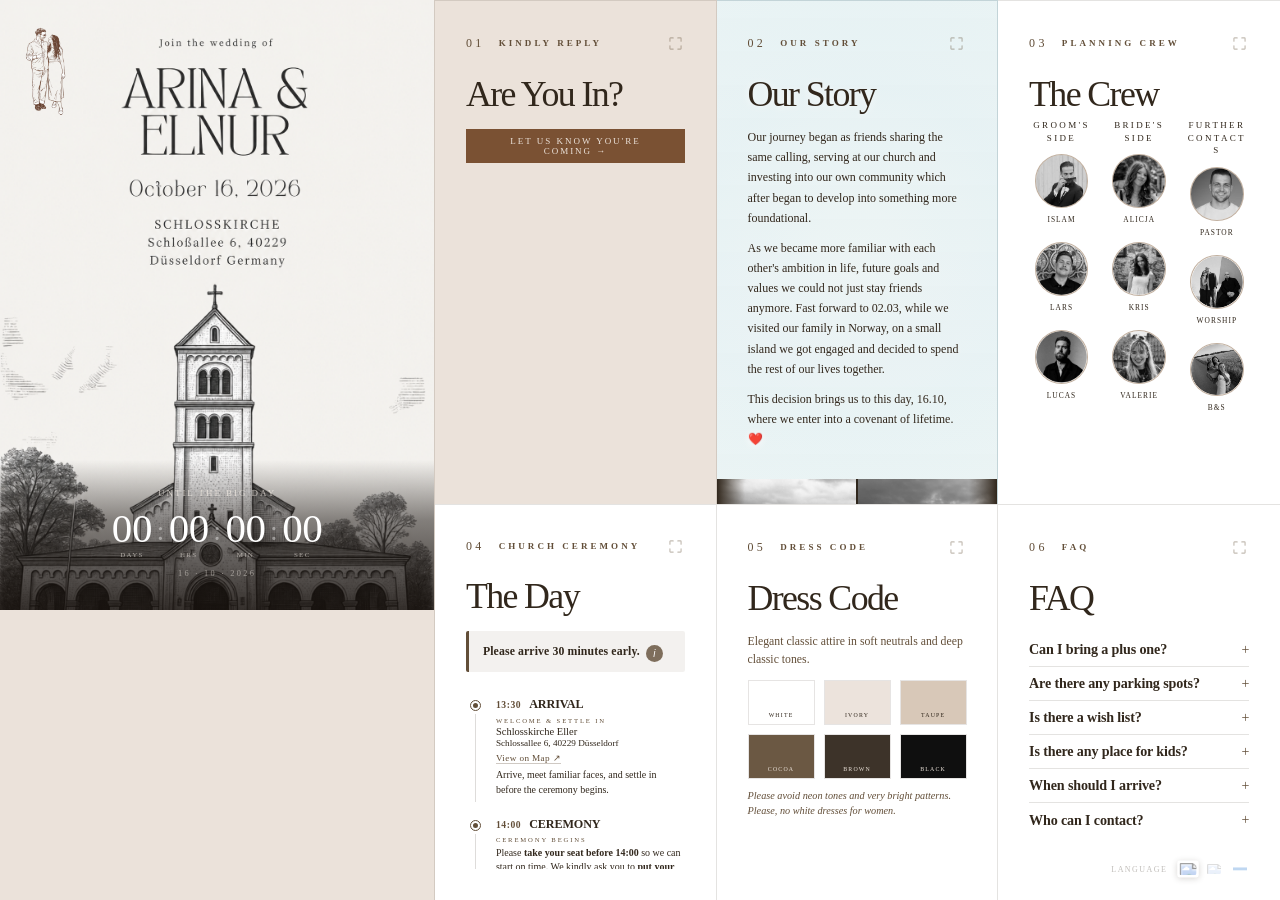
==== commit 7165b6d3: "Add files via upload" ====
--- a/index.html
+++ b/index.html
@@ -396,6 +396,17 @@
       color: rgba(49,39,28,.80);
       margin-left: 6px;
     }
+    .letter-timeline-loc {
+      margin-top: 5px;
+      font-family: WeddingSerif, Georgia, serif;
+      font-size: 10px;
+      color: #624E38;
+      letter-spacing: .02em;
+    }
+    .letter-timeline-loc a {
+      color: #624E38;
+      text-decoration: underline;
+    }
 
     /* Letter paragraphs */
     .rsvp-intro-letter {
@@ -548,6 +559,17 @@
       line-height: 1.7;
       margin: 0 0 16px;
     }
+    .gift-banner-box {
+      background: #fff;
+      border: 1px solid rgba(224,112,32,.35);
+      border-left: 4px solid #E07020;
+      box-shadow: 0 4px 16px rgba(49,39,28,.08);
+      border-radius: 2px;
+      padding: 16px 20px;
+      margin: 0;
+      text-align: left;
+    }
+    .gift-banner-box:empty { display: none; }
     .spotify-btn {
       display: inline-block;
       margin-top: 16px;
@@ -636,19 +658,18 @@
       padding: 2px 6px;
     }
     .gift-banner-note {
-      display: inline-flex;
-      align-items: center;
-      gap: 7px;
-      font-family: WeddingSerif, Georgia, serif;
-      font-size: 10.5px;
-      letter-spacing: .1em;
-      text-transform: uppercase;
-      color: #fff;
-      background: #C9702A;
-      border-radius: 6px;
-      padding: 9px 20px;
-      margin: 6px 0 0;
-    }
+      display: block;
+      font-family: WeddingSerif, Georgia, serif;
+      font-size: 12.5px;
+      font-weight: 600;
+      letter-spacing: .01em;
+      text-transform: none;
+      text-align: left;
+      color: #31271C;
+      margin: 0;
+      line-height: 1.65;
+    }
+    .gift-banner-note:empty { display: none; }
 
     /* ── Seat confirm (step 3) ───────────────────────────── */
     .seat-confirm {
@@ -910,7 +931,7 @@
           <span class="number">01</span>
           <span class="label"><span data-i18n="card01Label">Kindly Reply</span></span>
         </div>
-        <h2><span data-i18n="card01Title">Participation</span></h2>
+        <h2 id="card01Title"><span data-i18n="card01Title">Are you in?</span></h2>
 
         <!-- RSVP Intro (Step 0) -->
         <div class="rsvp-intro" id="rsvpIntro">
@@ -1217,10 +1238,12 @@
       </div>
 
       <div class="gift-banner" id="giftBanner">
-        <div class="gift-banner-icon">♡</div>
-        <p class="gift-banner-title"><span data-i18n="giftBannerTitle">Your presence is already our greatest gift</span></p>
-        <p class="gift-banner-body"><span data-i18n="giftBannerBody">If you want to bless us with something — a contribution towards our new home or honeymoon would mean the world to us.</span></p>
-        <p class="gift-banner-note" id="giftBannerNote"></p>
+        <div class="gift-banner-icon">🎁</div>
+        <p class="gift-banner-title"><span data-i18n="giftBannerTitle">Wedding Gift</span></p>
+        <p class="gift-banner-body"><span data-i18n="giftBannerBody">The greatest gift for us is simply sharing this special day with you. If you'd still like to give us something, we'd be grateful for a contribution towards our new life together.</span></p>
+        <div class="gift-banner-box">
+          <p class="gift-banner-note" id="giftBannerNote"></p>
+        </div>
       </div>
 
       <a class="new-rsvp-link" id="bsNudgeBtn" href="#" style="display:none;"><span data-i18n="bringShareNudge">Bring &amp; Share 🧁</span></a>
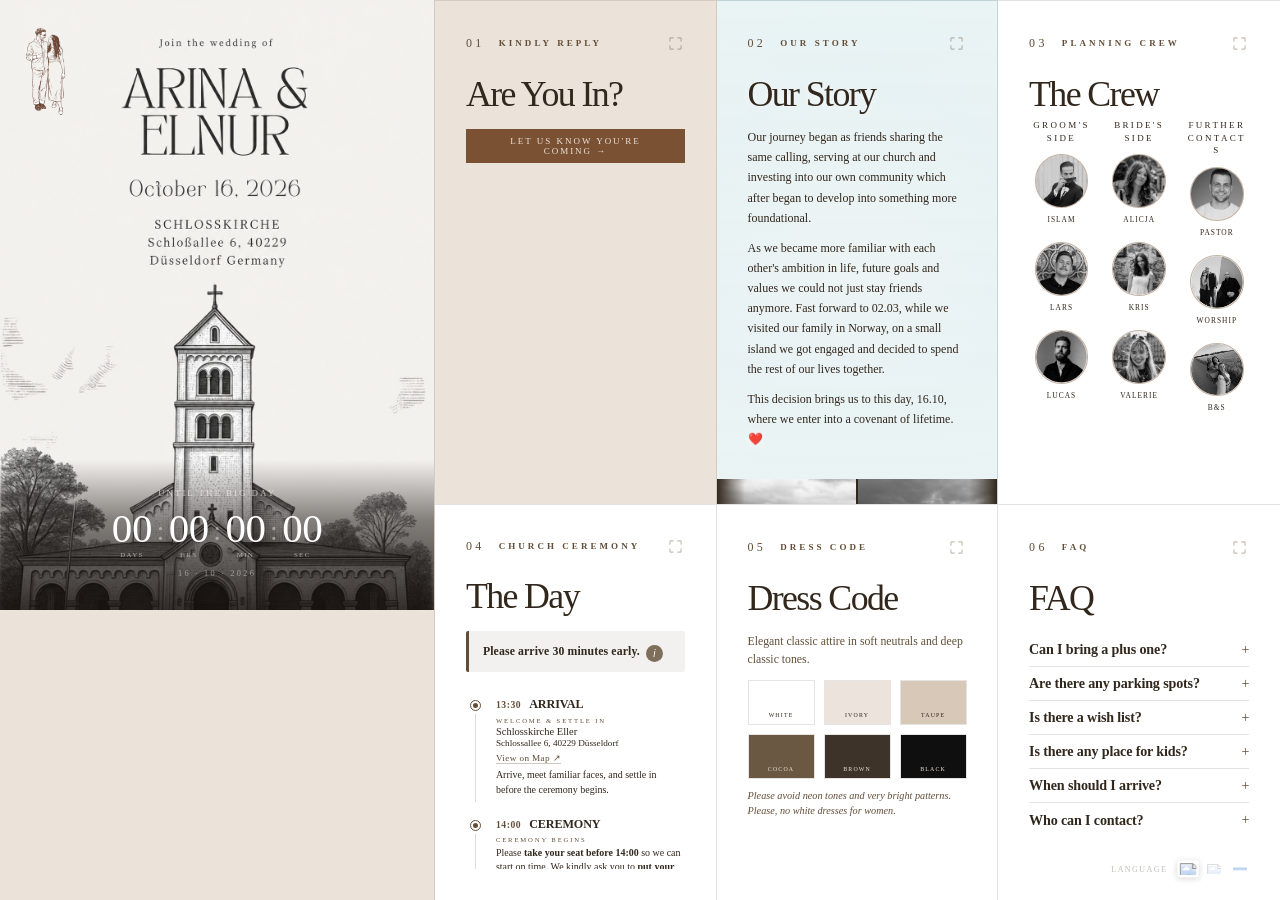
==== commit fa10de62: "Add files via upload" ====
--- a/index.html
+++ b/index.html
@@ -11,7 +11,7 @@
 
   <!-- Open Graph / WhatsApp -->
   <meta property="og:title" content="Arina &amp; Elnur invite you to their Wedding" />
-  <meta property="og:description" content="We are getting married on 16.10.2026 and would love to see you are our wedding ceremony! Let us know if you can make it by 18.09.2026 💛" />
+  <meta property="og:description" content="We are getting married on 16.10.2026 and would love to see you are our wedding ceremony! Let us know if you can make it by 14.09.2026 💛" />
   <meta property="og:image" content="https://arinaelnur.de/img/us2.jpg" />
   <meta property="og:image:secure_url" content="https://arinaelnur.de/img/us2.jpg" />
   <meta property="og:image:type" content="image/jpeg" />
@@ -24,7 +24,7 @@
   <!-- Twitter -->
   <meta name="twitter:card" content="summary_large_image" />
   <meta name="twitter:title" content="Arina &amp; Elnur invite you to their Wedding" />
-  <meta name="twitter:description" content="Remember our save the date? The invite is finally here — and yes, it's digital 😉 We're getting married on 16 October 2026, hope to see you there! Let us know if you can make it by 18.09.2026 💛" />
+  <meta name="twitter:description" content="Remember our save the date? The invite is finally here — and yes, it's digital 😉 We're getting married on 16 October 2026, hope to see you there! Let us know if you can make it by 14.09.2026 💛" />
   <meta name="twitter:image" content="https://arinaelnur.de/img/photo2.jpg" />
 
   <!-- Styles -->
